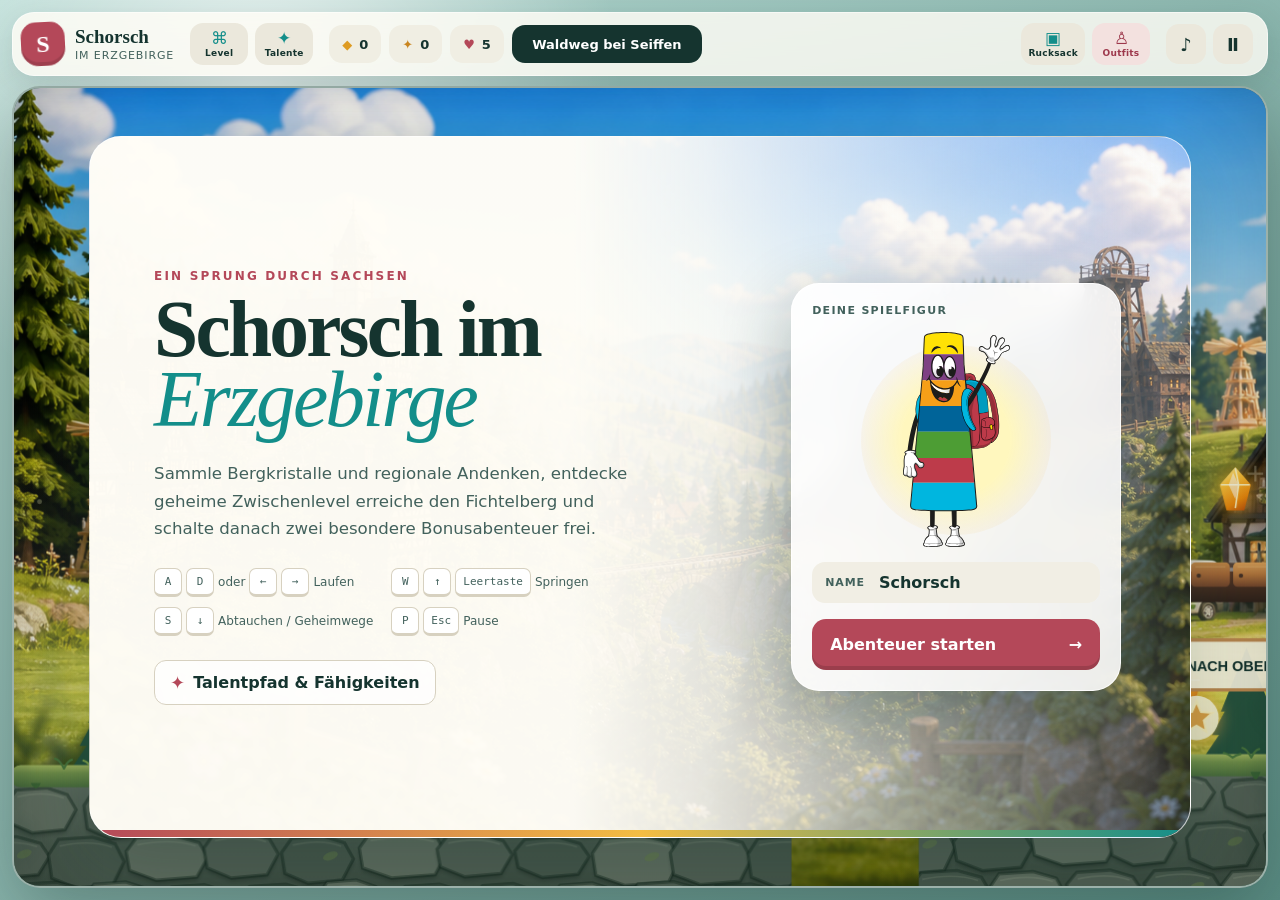
==== index.html @ c62fa3eb "Replace Bimmelbahn with CVAG tram" ====
<!doctype html>
<html lang="de">
  <head>
    <meta charset="UTF-8" />
    <meta name="viewport" content="width=device-width, initial-scale=1.0, viewport-fit=cover" />
    <meta name="theme-color" content="#183b35" />
    <meta
      name="description"
      content="Schorsch im Erzgebirge – ein kinderfreundliches Jump-and-Run durch Sachsen."
    />
    <title>Schorsch im Erzgebirge</title>
    <link rel="stylesheet" href="styles.css?v=25" />
  </head>
  <body>
    <main class="game-shell" aria-label="Schorsch im Erzgebirge">
      <header class="topbar">
        <button class="brand" id="homeButton" type="button" aria-label="Startseite und Steuerung öffnen">
          <span class="brand-mark" aria-hidden="true">S</span>
          <span>
            <strong>Schorsch</strong>
            <small>im Erzgebirge</small>
          </span>
        </button>

        <div class="travel-menu">
          <nav class="header-actions header-actions-left" aria-label="Reise und Talente">
            <button class="quick-menu-button" id="mapButton" type="button" aria-label="Freigeschaltete Level wählen"><span aria-hidden="true">⌘</span><small>Level</small></button>
            <button class="quick-menu-button" id="skillsQuickButton" type="button" aria-label="Talentpfad öffnen"><span aria-hidden="true">✦</span><small>Talente</small></button>
          </nav>

        <div class="hud" aria-live="polite">
          <span class="hud-chip"><i aria-hidden="true">◆</i><b id="sparkCount">0</b></span>
          <span class="hud-chip item-chip" aria-label="Entdeckte Reiseandenken"><i aria-hidden="true">✦</i><b id="itemCount">0</b></span>
          <span class="hud-chip" aria-label="5 von maximal 999 Leben"><i aria-hidden="true">♥</i><b id="heartCount">5</b></span>
          <span class="hud-chip level-name" id="levelName">Waldweg bei Seiffen</span>
        </div>

          <nav class="header-actions header-actions-right" aria-label="Rucksack und Outfits">
            <button class="quick-menu-button" id="inventoryButton" type="button" aria-label="Rucksack mit Reiseandenken öffnen"><span aria-hidden="true">▣</span><small>Rucksack</small></button>
            <button class="quick-menu-button shop-button" id="outfitButton" type="button" aria-label="Outfit-Laden öffnen"><span aria-hidden="true">♙</span><small>Outfits</small></button>
          </nav>
        </div>
        <div class="system-actions" aria-label="Spieleinstellungen">
          <button class="icon-button" id="soundButton" type="button" aria-label="Ton an oder aus">♪</button>
          <button class="icon-button" id="pauseButton" type="button" aria-label="Spiel pausieren">Ⅱ</button>
        </div>
      </header>

      <section class="stage" id="stage">
        <canvas id="gameCanvas" width="1280" height="720" tabindex="0" aria-label="Spielbereich"></canvas>

        <div class="loading" id="loadingScreen">
          <img src="assets/characters/schorsch.svg" alt="Schorsch" />
          <span>Schorsch schnürt den Rucksack …</span>
        </div>

        <section class="panel start-panel" id="startPanel" aria-labelledby="gameTitle">
          <div class="start-copy">
            <p class="eyebrow">Ein Sprung durch Sachsen</p>
            <h1 id="gameTitle">Schorsch im<br /><em>Erzgebirge</em></h1>
            <p>
              Sammle Bergkristalle und regionale Andenken, entdecke geheime Zwischenlevel
              erreiche den Fichtelberg und schalte danach zwei besondere Bonusabenteuer frei.
            </p>
            <div class="controls-hint">
              <span><kbd>A</kbd><kbd>D</kbd> oder <kbd>←</kbd><kbd>→</kbd> Laufen</span>
              <span><kbd>W</kbd><kbd>↑</kbd><kbd>Leertaste</kbd> Springen</span>
              <span><kbd>S</kbd><kbd>↓</kbd> Abtauchen / Geheimwege</span>
              <span><kbd>P</kbd><kbd>Esc</kbd> Pause</span>
            </div>
            <button class="menu-skills-button" id="menuSkillsButton" type="button">
              <span aria-hidden="true">✦</span> Talentpfad &amp; Fähigkeiten
            </button>
          </div>

          <div class="character-card">
            <span class="card-label">Deine Spielfigur</span>
            <div class="character-preview" id="characterPreview">
              <span class="preview-halo"></span>
              <img src="assets/characters/schorsch.svg" alt="Schorsch winkt" />
            </div>
            <label class="name-field">
              <span>Name</span>
              <input id="playerName" type="text" maxlength="16" value="Schorsch" autocomplete="off" />
            </label>
            <button class="primary-button" id="startButton" type="button">
              Abenteuer starten <span aria-hidden="true">→</span>
            </button>
          </div>
        </section>

        <section class="panel map-panel" id="mapPanel" hidden aria-labelledby="mapTitle">
          <div class="panel-heading">
            <div>
              <p class="eyebrow">Deine Reise</p>
              <h2 id="mapTitle">Zehn Orte, ein Gipfel &amp; zwei Bonusabenteuer</h2>
            </div>
            <button class="close-button" data-close-panel type="button" aria-label="Karte schließen">×</button>
          </div>
          <div class="level-grid" id="levelGrid"></div>
          <div class="map-footer">
            <span><i class="dot complete"></i> geschafft</span>
            <span><i class="dot current"></i> aktuell</span>
            <span><i class="dot locked"></i> noch verborgen</span>
          </div>
        </section>

        <section class="panel outfit-panel" id="outfitPanel" hidden aria-labelledby="outfitTitle">
          <div class="panel-heading outfit-heading">
            <div>
              <p class="eyebrow">Schorschs Wanderstube</p>
              <h2 id="outfitTitle">Outfits für unterwegs</h2>
              <p>Finde Bergfunken und kombiniere Jacke, Mütze, Schuhe und Zubehör. Pro Kategorie kann Schorsch genau ein Teil tragen – jede Zusammenstellung wird als eigene, passgenaue Schorsch-Variante dargestellt.</p>
            </div>
            <div class="shop-heading-actions">
              <span class="wallet-chip" aria-label="Verfügbare Bergfunken"><i>◆</i><b id="shopWallet">0</b></span>
              <button class="close-button" data-close-panel type="button" aria-label="Outfit-Laden schließen">×</button>
            </div>
          </div>
          <div class="outfit-layout">
            <div class="shop-preview" aria-label="Vorschau von Schorschs Outfit">
              <span class="preview-halo"></span>
              <canvas id="outfitPreviewCanvas" width="260" height="340" aria-label="Schorsch in seiner gewählten Outfit-Kombination"></canvas>
              <small id="previewLoadout">Deine Kombination</small>
            </div>
            <div class="outfit-grid" id="outfitGrid"></div>
          </div>
        </section>

        <section class="panel inventory-panel" id="inventoryPanel" hidden aria-labelledby="inventoryTitle">
          <div class="panel-heading">
            <div>
              <p class="eyebrow">Schorschs Rucksack</p>
              <h2 id="inventoryTitle">Reiseandenken</h2>
            </div>
            <button class="close-button" data-close-panel type="button" aria-label="Rucksack schließen">×</button>
          </div>
          <p class="inventory-intro">Besondere Funde bleiben dauerhaft im Rucksack. Auf hohen Routen warten Aussichtsterne, Bergkamm-Abzeichen und weitere seltene Andenken.</p>
          <div class="inventory-total"><span aria-hidden="true">✦</span> <b id="inventoryCount">0</b> Fundstücke entdeckt</div>
          <div class="inventory-grid" id="inventoryGrid"></div>
        </section>

        <section class="panel pause-panel" id="pausePanel" hidden aria-labelledby="pauseTitle">
          <button class="close-button panel-corner-close" id="pauseCloseButton" type="button" aria-label="Pause schließen und weiterspielen">×</button>
          <p class="eyebrow">Kurze Rast</p>
          <h2 id="pauseTitle">Spiel pausiert</h2>
          <div class="pause-actions">
            <button class="primary-button" id="resumeButton" type="button">Weiterspielen</button>
            <button class="secondary-button" id="restartButton" type="button">Level neu starten</button>
            <button class="secondary-button" id="skillsButton" type="button">Talentpfad ansehen</button>
          </div>
        </section>

        <section class="panel skills-panel" id="skillsPanel" hidden aria-labelledby="skillsTitle">
          <div class="panel-heading">
            <div>
              <p class="eyebrow">Schorschs Rucksackwissen</p>
              <h2 id="skillsTitle">Schorschs Talentpfad</h2>
            </div>
            <div class="shop-heading-actions">
              <span class="wallet-chip" aria-label="Verfügbare Bergfunken"><i>◆</i><b id="skillsWallet">0</b></span>
              <button class="close-button" data-close-panel type="button" aria-label="Talentpfad schließen">×</button>
            </div>
          </div>
          <p class="skills-intro">Alle Talente sind freiwillige Hilfen: Kein Level verlangt sie zum Durchspielen. Du kannst maximal vier gleichzeitig aktiv haben.</p>
          <p class="skill-slots" id="skillSlots">Aktiv: 0 / 4</p>
          <div class="skill-tree" id="skillTree"></div>
          <button class="secondary-button" data-close-panel type="button">Zurück zum Spiel</button>
        </section>

        <section class="panel finish-panel" id="finishPanel" hidden aria-labelledby="finishTitle">
          <button class="close-button panel-corner-close" id="finishCloseButton" type="button" aria-label="Abschluss schließen und Levelkarte öffnen">×</button>
          <div class="finish-stars" aria-hidden="true">✦ ◆ ✦</div>
          <p class="eyebrow">Ziel erreicht</p>
          <h2 id="finishTitle">Stark gemacht!</h2>
          <p id="finishText">Du hast alle Bergfunken gefunden.</p>
          <div class="score-row">
            <span><b id="finishSparkCount">0</b><small>Bergfunken</small></span>
            <span><b id="finishItemCount">0/5</b><small>Andenken</small></span>
            <span><b id="finishTime">0:00</b><small>Zeit</small></span>
          </div>
          <button class="primary-button" id="nextLevelButton" type="button">Nächster Ort →</button>
          <button class="text-button" id="finishMapButton" type="button">Zur Levelkarte</button>
        </section>

        <div class="toast" id="toast" role="status"></div>

        <div class="touch-controls" aria-label="Touch-Steuerung">
          <div class="touch-move">
            <button data-control="left" type="button" aria-label="Nach links">←</button>
            <button data-control="right" type="button" aria-label="Nach rechts">→</button>
          </div>
          <div class="touch-vertical">
            <button class="touch-dive" data-control="down" type="button" aria-label="Abtauchen">↓</button>
            <button class="touch-jump" data-control="jump" type="button" aria-label="Springen oder auftauchen">↑</button>
          </div>
        </div>
      </section>
    </main>
    <script src="game.js?v=37"></script>
  </body>
</html>
---- styles.css ----
:root {
  --ink: #15342f;
  --ink-soft: #42615c;
  --cream: #fff8e8;
  --paper: #fffdf6;
  --sun: #f4bd43;
  --berry: #b44859;
  --teal: #138e8a;
  --sky: #bfe4dc;
  --shadow: 0 22px 70px rgba(16, 45, 40, 0.28);
}

* { box-sizing: border-box; }

html, body { min-height: 100%; overscroll-behavior: none; }

body {
  margin: 0;
  overflow: hidden;
  color: var(--ink);
  background:
    radial-gradient(circle at 20% 10%, rgba(255,255,255,.75), transparent 28%),
    linear-gradient(145deg, #b9dcd5, #5d8f86);
  font-family: Inter, ui-rounded, "Avenir Next", system-ui, -apple-system, BlinkMacSystemFont, "Segoe UI", sans-serif;
}

button, input { font: inherit; }
button { color: inherit; }
body, .game-shell, .topbar, .stage, canvas, .touch-controls, .touch-controls * { -webkit-user-select: none; user-select: none; -webkit-touch-callout: none; -webkit-user-drag: none; }
input { -webkit-user-select: text; user-select: text; }

.game-shell {
  width: 100vw;
  height: 100svh;
  display: grid;
  grid-template-rows: 64px minmax(0, 1fr);
  padding: 12px;
  gap: 10px;
}

.topbar {
  width: 100%;
  min-width: 0;
  min-height: 64px;
  display: grid;
  grid-template-columns: auto auto minmax(250px, 1fr) auto auto;
  align-items: center;
  gap: 16px;
  padding: 0 14px 0 8px;
  border: 1px solid rgba(255,255,255,.54);
  border-radius: 22px;
  background: rgba(255,253,246,.82);
  box-shadow: 0 8px 30px rgba(20,55,49,.15);
  backdrop-filter: blur(18px);
  z-index: 5;
}

.brand { display: flex; align-items: center; gap: 10px; padding: 0; border: 0; color: inherit; background: transparent; cursor: pointer; line-height: 1; text-align: left; }
.brand:focus-visible { outline: 3px solid rgba(19,142,138,.55); outline-offset: 4px; border-radius: 14px; }
.brand-mark {
  width: 44px;
  height: 44px;
  display: grid;
  place-items: center;
  color: white;
  border-radius: 15px 15px 18px 18px;
  background: var(--berry);
  font-family: Georgia, serif;
  font-weight: 900;
  font-size: 24px;
  transform: rotate(-3deg);
  box-shadow: inset 0 -4px 0 rgba(0,0,0,.12);
}
.brand strong { display: block; font-family: Georgia, serif; font-size: 19px; }
.brand small { display: block; margin-top: 4px; color: var(--ink-soft); font-size: 11px; letter-spacing: .08em; text-transform: uppercase; }

.hud { display: flex; align-items: center; gap: 8px; }
.hud-chip {
  min-height: 38px;
  display: flex;
  align-items: center;
  justify-content: center;
  gap: 7px;
  padding: 0 13px;
  border-radius: 13px;
  background: #f0eee3;
  color: var(--ink);
  font-size: 13px;
  white-space: nowrap;
}
.hud-chip i { color: var(--berry); font-style: normal; }
.hud-chip:first-child i { color: #de9b22; }
.hud-chip.item-chip i { color: #c98520; }
.hud-chip.level-name { min-width: 190px; background: var(--ink); color: white; font-weight: 700; }

.travel-menu { display: contents; }
.header-actions { display: flex; align-items: center; gap: 7px; }
.header-actions-left { justify-content: flex-start; }
.header-actions-right { justify-content: flex-end; }
.system-actions { display: flex; align-items: center; gap: 7px; }
.quick-menu-button {
  min-width: 58px;
  height: 42px;
  display: grid;
  place-items: center;
  align-content: center;
  gap: 1px;
  padding: 3px 7px;
  border: 0;
  border-radius: 13px;
  color: var(--ink);
  background: #ebe8dc;
  cursor: pointer;
  transition: transform .15s ease, background .15s ease;
}
.quick-menu-button:hover { transform: translateY(-2px); background: #ded8c9; }
.quick-menu-button > span { color: var(--teal); font-family: Georgia, serif; font-size: 17px; line-height: 1; }
.quick-menu-button small { font-size: 9px; font-weight: 900; letter-spacing: .03em; }
.icon-button, .close-button {
  width: 40px;
  height: 40px;
  border: 0;
  border-radius: 13px;
  background: #ebe8dc;
  cursor: pointer;
  font-weight: 900;
  font-size: 18px;
  transition: transform .15s ease, background .15s ease;
}
.icon-button:hover, .close-button:hover { transform: translateY(-2px); background: #ded8c9; }
.icon-button svg { width: 22px; height: 22px; fill: none; stroke: currentColor; stroke-width: 2; stroke-linecap: round; stroke-linejoin: round; }
.shop-button { color: #9d384c; background: #f3e1df; }
.shop-button > span { color: #9d384c; }

.stage {
  position: relative;
  width: 100%;
  min-width: 0;
  min-height: 0;
  overflow: hidden;
  overscroll-behavior: none;
  border-radius: 28px;
  background: #315d4d;
  border: 2px solid rgba(255,255,255,.52);
  box-shadow: 0 24px 76px rgba(10,35,29,.34), inset 0 0 0 1px rgba(255,255,255,.16);
  isolation: isolate;
}

/* The mobile controls sit on a calm foreground ledge instead of an empty
   strip. It deliberately covers the very bottom of the canvas, so no gameplay
   object can be hidden behind a button. */
.stage::after {
  content: "";
  position: absolute;
  z-index: 1;
  right: 0;
  bottom: 0;
  left: 0;
  display: none;
  height: 82px;
  pointer-events: none;
  background:
    radial-gradient(ellipse at 12px -3px, #a9cf69 0 12px, transparent 13px) 0 0 / 48px 19px repeat-x,
    radial-gradient(circle at 18% 37%, rgba(228,207,137,.38) 0 2px, transparent 2.5px),
    radial-gradient(circle at 76% 65%, rgba(21,47,29,.28) 0 3px, transparent 3.5px),
    linear-gradient(180deg, #83a856 0 8px, #5d7b40 9px 28%, #465f37 29% 60%, #344a31 61% 100%);
  box-shadow: inset 0 5px 0 rgba(219,239,154,.36), inset 0 14px 14px rgba(28,59,29,.2);
}

.stage.is-underwater::after {
  background:
    radial-gradient(circle at 14% 28%, rgba(122,238,223,.45) 0 2px, transparent 2.5px),
    radial-gradient(circle at 71% 60%, rgba(145,246,232,.35) 0 3px, transparent 3.5px),
    radial-gradient(ellipse at 17px -4px, #43878a 0 13px, transparent 14px) 0 0 / 52px 19px repeat-x,
    linear-gradient(180deg, #32777b 0 9px, #285e64 10px 42%, #1d4650 43% 100%);
  box-shadow: inset 0 5px 0 rgba(110,231,219,.34), inset 0 14px 14px rgba(7,43,53,.26);
}

canvas { width: 100%; max-width: 100%; min-width: 0; height: 100%; display: block; touch-action: none; }
canvas:focus { outline: none; }

.loading {
  position: absolute;
  inset: 0;
  display: grid;
  place-content: center;
  justify-items: center;
  gap: 18px;
  color: var(--cream);
  background:
    linear-gradient(rgba(20,52,43,.70), rgba(13,37,31,.88)),
    url("assets/backgrounds/erzgebirge-day-v2.png") center/cover;
  z-index: 20;
  transition: opacity .35s ease;
}
.loading img { height: 190px; animation: loading-bounce .8s ease-in-out infinite alternate; }
.loading.is-hidden { opacity: 0; pointer-events: none; }

@keyframes loading-bounce { to { transform: translateY(-10px) rotate(2deg); } }

.panel {
  position: absolute;
  z-index: 10;
  border: 1px solid rgba(255,255,255,.7);
  background: rgba(255,253,246,.94);
  box-shadow: var(--shadow);
  backdrop-filter: blur(20px);
}
.panel[hidden] { display: none !important; }

.start-panel {
  inset: 6%;
  display: grid;
  grid-template-columns: 1.15fr .85fr;
  overflow: hidden;
  border-radius: 32px;
  background:
    linear-gradient(90deg, rgba(255,253,246,.98) 0 44%, rgba(255,253,246,.87) 56%, rgba(255,253,246,.12) 100%),
    url("assets/backgrounds/erzgebirge-day-v2.png") center/cover;
}
.start-panel::after {
  content: "";
  position: absolute;
  inset: auto 0 0;
  height: 7px;
  background: linear-gradient(90deg, var(--berry), var(--sun), var(--teal));
}
.start-copy { display: flex; flex-direction: column; justify-content: center; padding: clamp(28px, 5vw, 72px); }
.eyebrow { margin: 0 0 12px; color: var(--berry); font-size: 12px; font-weight: 900; letter-spacing: .18em; text-transform: uppercase; }
h1, h2 { margin: 0; font-family: Georgia, "Times New Roman", serif; letter-spacing: -.035em; }
h1 { font-size: clamp(42px, 6.2vw, 88px); line-height: .88; }
h1 em { color: var(--teal); font-weight: 400; }
.start-copy > p:not(.eyebrow) { max-width: 540px; margin: 25px 0; color: var(--ink-soft); font-size: clamp(14px, 1.3vw, 18px); line-height: 1.65; }
.controls-hint { display: grid; grid-template-columns: repeat(2, minmax(0, max-content)); gap: 10px 18px; color: var(--ink-soft); font-size: 12px; }
.controls-hint span { display: flex; align-items: center; gap: 4px; }
.menu-skills-button { align-self: flex-start; display: inline-flex; align-items: center; gap: 8px; margin-top: 24px; padding: 11px 15px; border: 1px solid #d7d1c0; border-radius: 12px; color: var(--ink); background: rgba(255,255,255,.78); cursor: pointer; font-weight: 850; }
.menu-skills-button span { color: var(--berry); font-size: 18px; }
.menu-skills-button:hover { background: #f2eddf; transform: translateY(-1px); }
kbd { min-width: 28px; padding: 6px 7px; border: 1px solid #d7d1c0; border-bottom-width: 3px; border-radius: 7px; background: white; text-align: center; font-size: 11px; }

.character-card {
  align-self: center;
  justify-self: center;
  width: min(330px, 80%);
  padding: 20px;
  border-radius: 28px;
  border: 1px solid rgba(255,255,255,.85);
  background: rgba(255,255,255,.88);
  box-shadow: 0 22px 70px rgba(13,41,34,.32);
  backdrop-filter: blur(14px);
}
.card-label { display: block; color: var(--ink-soft); font-size: 11px; font-weight: 900; letter-spacing: .12em; text-transform: uppercase; }
.character-preview { position: relative; height: 245px; display: grid; place-items: center; overflow: hidden; }
.character-preview img { position: relative; z-index: 1; height: 215px; transform-origin: bottom center; animation: character-idle 2.2s ease-in-out infinite; }
.preview-halo { position: absolute; width: 190px; height: 190px; border-radius: 50%; background: radial-gradient(circle, #fff7be 0 40%, rgba(244,189,67,.08) 70%); }
@keyframes character-idle { 50% { transform: translateY(-5px) rotate(1deg); } }

.name-field { display: grid; grid-template-columns: auto 1fr; align-items: center; gap: 12px; margin-bottom: 16px; padding: 10px 13px; border-radius: 13px; background: #f1eee4; }
.name-field span { color: var(--ink-soft); font-size: 11px; font-weight: 800; text-transform: uppercase; letter-spacing: .08em; }
.name-field input { min-width: 0; border: 0; outline: 0; color: var(--ink); background: transparent; font-weight: 800; }

.primary-button, .secondary-button, .text-button {
  border: 0;
  cursor: pointer;
  font-weight: 900;
}
.primary-button {
  width: 100%;
  display: flex;
  justify-content: space-between;
  align-items: center;
  padding: 16px 18px;
  color: white;
  border-radius: 14px;
  background: var(--berry);
  box-shadow: inset 0 -4px 0 rgba(0,0,0,.14);
}
.primary-button:hover { filter: brightness(1.08); }
.secondary-button { padding: 14px 18px; border-radius: 13px; background: #ebe8dc; }
.text-button { padding: 10px; background: transparent; color: var(--ink-soft); text-decoration: underline; }

.map-panel { inset: 7%; padding: clamp(22px, 4vw, 48px); border-radius: 28px; overflow: auto; }
.panel-heading { display: flex; justify-content: space-between; align-items: flex-start; gap: 20px; }
.panel-heading h2, .pause-panel h2, .finish-panel h2 { font-size: clamp(32px, 4vw, 58px); }
.level-grid { display: grid; grid-template-columns: repeat(5, 1fr); gap: 12px; margin-top: 30px; }
.level-card {
  position: relative;
  min-height: 145px;
  padding: 18px;
  border: 0;
  border-radius: 20px;
  color: var(--ink);
  background: #edf0e6;
  text-align: left;
  cursor: pointer;
  overflow: hidden;
}
.level-card::after { content: ""; position: absolute; inset: auto -15px -22px auto; width: 95px; height: 95px; border-radius: 50%; background: var(--level-color, #9bc1a8); opacity: .28; }
.level-card b, .level-card small { position: relative; z-index: 1; display: block; }
.level-card .level-number { display: grid; place-items: center; width: 30px; height: 30px; margin-bottom: 18px; color: white; border-radius: 10px; background: var(--level-color, var(--teal)); font-size: 12px; }
.level-card b { font-family: Georgia, serif; font-size: 17px; }
.level-card small { margin-top: 5px; color: var(--ink-soft); line-height: 1.3; }
.level-card.is-current { outline: 3px solid var(--sun); }
.level-card.is-bonus { background: linear-gradient(145deg, rgba(36,117,132,.15), rgba(255,255,255,.88)); border-color: rgba(67,190,202,.55); }
.level-card.is-bonus .level-number { box-shadow: 0 0 0 5px rgba(71,200,210,.16); }
.level-card.is-locked { cursor: not-allowed; filter: grayscale(.75); opacity: .58; }
.level-card.is-complete .level-number::after { content: "✓"; position: absolute; inset: 9px 9px auto auto; color: var(--teal); font-size: 18px; }
.map-footer { display: flex; flex-wrap: wrap; gap: 18px; margin-top: 25px; color: var(--ink-soft); font-size: 12px; }
.dot { display: inline-block; width: 9px; height: 9px; margin-right: 5px; border-radius: 50%; background: #aaa; }
.dot.complete { background: var(--teal); } .dot.current { background: var(--sun); } .dot.locked { background: #aaa; }

.outfit-panel { inset: 5%; padding: clamp(22px, 3.4vw, 44px); border-radius: 30px; overflow: auto; }
.outfit-heading h2 { font-size: clamp(31px, 4vw, 56px); }
.outfit-heading p:not(.eyebrow) { max-width: 580px; margin: 10px 0 0; color: var(--ink-soft); line-height: 1.5; }
.shop-heading-actions { display: flex; align-items: center; gap: 10px; }
.wallet-chip { min-width: 82px; height: 40px; display: flex; align-items: center; justify-content: center; gap: 8px; padding: 0 14px; border-radius: 13px; background: #f4edcf; }
.wallet-chip i { color: #dc981d; font-style: normal; }
.outfit-layout { display: grid; grid-template-columns: minmax(210px, .72fr) 2fr; gap: 24px; margin-top: 26px; }
.shop-preview { position: sticky; top: 0; align-self: start; height: 420px; min-height: 330px; display: grid; place-items: center; align-content: center; border-radius: 24px; background: linear-gradient(150deg, #fff7cf, #e3eee4); overflow: hidden; }
.shop-preview .preview-halo { width: 235px; height: 235px; }
.shop-preview canvas { position: relative; z-index: 2; width: min(260px, 92%); height: auto; max-height: 340px; object-fit: contain; filter: drop-shadow(0 15px 12px rgba(20,52,47,.16)); }
.shop-preview small { position: absolute; z-index: 5; right: 12px; bottom: 14px; left: 12px; padding: 6px 11px; border-radius: 12px; color: var(--ink-soft); background: rgba(255,255,255,.78); font-weight: 800; text-align: center; line-height: 1.35; }
.outfit-grid { display: grid; gap: 24px; }
.outfit-category { min-width: 0; }
.outfit-category-heading { display: flex; align-items: baseline; justify-content: space-between; gap: 12px; margin-bottom: 10px; }
.outfit-category-heading h3 { margin: 0; font-family: Georgia, serif; font-size: 22px; }
.outfit-category-heading small { color: var(--ink-soft); font-size: 11px; font-weight: 800; text-transform: uppercase; letter-spacing: .06em; }
.outfit-category-grid { display: grid; grid-template-columns: repeat(4, minmax(145px, 1fr)); gap: 13px; }
.outfit-card { min-width: 0; display: flex; flex-direction: column; padding: 18px; border: 1px solid #e0dacb; border-radius: 20px; background: #f7f4e9; }
.outfit-card.is-equipped { outline: 3px solid var(--teal); background: #eef7ee; }
.outfit-card-visual { height: 105px; display: grid; place-items: center; margin-bottom: 14px; border-radius: 16px; color: white; background: var(--outfit-bg, #456956); font-family: Georgia, serif; font-size: 56px; text-shadow: 0 4px rgba(0,0,0,.12); overflow: hidden; }
.outfit-card-avatar { width: 92px; height: 110px; object-fit: contain; filter: drop-shadow(0 7px 5px rgba(14,33,29,.22)); }
.outfit-card b { font-family: Georgia, serif; font-size: 20px; }
.outfit-card p { flex: 1; margin: 7px 0 15px; color: var(--ink-soft); font-size: 13px; line-height: 1.45; }
.outfit-card button { min-height: 42px; border: 0; border-radius: 12px; color: white; background: var(--berry); cursor: pointer; font-weight: 900; }
.outfit-card button.is-owned { color: var(--ink); background: #ddd9cc; }
.outfit-card button:disabled { cursor: not-allowed; opacity: .48; }

.pause-panel, .finish-panel { width: min(430px, calc(100% - 34px)); inset: 50% auto auto 50%; padding: 34px; border-radius: 28px; transform: translate(-50%, -50%); text-align: center; }
.panel-corner-close { position: absolute; top: 14px; right: 14px; }
.pause-actions { display: grid; gap: 10px; margin-top: 26px; }
.skills-panel { width: min(720px, calc(100% - 34px)); max-height: calc(100% - 34px); inset: 50% auto auto 50%; padding: 32px; border-radius: 28px; overflow: auto; transform: translate(-50%, -50%); }
.skills-intro { color: var(--ink-soft); }
.skill-tree { display: grid; grid-template-columns: repeat(3, 1fr); gap: 12px; margin: 26px 0; }
.skill-tree article { display: flex; flex-direction: column; padding: 18px 14px; border: 1px dashed #b9b3a4; border-radius: 18px; background: #f4f1e7; text-align: center; }
.skill-tree article.is-owned { border-style: solid; border-color: #7db493; background: #eef7ed; }
.skill-tree span, .skill-tree b, .skill-tree small { display: block; }
.skill-tree span { color: var(--berry); font-size: 31px; }
.skill-tree b { margin: 9px 0 4px; font-family: Georgia, serif; }
.skill-tree small { color: var(--ink-soft); }
.skill-tree button { width: 100%; margin-top: 14px; padding: 10px 8px; border: 0; border-radius: 10px; color: white; background: var(--berry); cursor: pointer; font-size: 12px; font-weight: 900; }
.skill-tree button.is-owned { color: var(--ink); background: #d9e8d5; }
.skill-tree article.is-learned { border-style: solid; border-color: #d7c17a; background: #fff8df; }
.skill-tree article.is-owned { outline: 2px solid rgba(51,125,92,.24); }
.skill-slots { margin: 8px 0 0; color: var(--berry); font-size: 12px; font-weight: 900; }

.inventory-panel { width: min(820px, calc(100% - 34px)); max-height: calc(100% - 34px); inset: 50% auto auto 50%; padding: 32px; border-radius: 28px; overflow: auto; transform: translate(-50%, -50%); }
.inventory-intro { max-width: 590px; color: var(--ink-soft); line-height: 1.5; }
.inventory-total { display: inline-flex; align-items: center; gap: 8px; margin: 12px 0 22px; padding: 9px 13px; border-radius: 13px; background: #f4edcf; font-size: 13px; }
.inventory-total span { color: #d39122; font-size: 18px; }
.inventory-grid { display: grid; grid-template-columns: repeat(3, 1fr); gap: 13px; }
.inventory-card { min-height: 122px; padding: 17px; border: 1px solid #ded8c8; border-radius: 18px; background: linear-gradient(145deg, #fffdf6, #f1efe5); }
.inventory-card .inventory-icon { width: 34px; height: 34px; display: grid; place-items: center; margin-bottom: 10px; border-radius: 11px; color: white; background: var(--item-color, var(--teal)); font-family: Georgia, serif; font-size: 18px; box-shadow: inset 0 -3px rgba(0,0,0,.12); }
.inventory-card b, .inventory-card small { display: block; }
.inventory-card b { font-family: Georgia, serif; font-size: 17px; }
.inventory-card small { margin-top: 4px; color: var(--ink-soft); line-height: 1.35; }
.inventory-empty { grid-column: 1 / -1; padding: 32px; border: 2px dashed #d5cdb9; border-radius: 18px; color: var(--ink-soft); text-align: center; }

.finish-stars { margin-bottom: 12px; color: var(--sun); font-size: 30px; letter-spacing: 12px; }
.finish-panel > p:not(.eyebrow) { color: var(--ink-soft); line-height: 1.5; }
.score-row { display: grid; grid-template-columns: repeat(3, 1fr); margin: 24px 0; border-radius: 16px; background: #f1eee3; }
.score-row span { padding: 16px; }
.score-row span + span { border-left: 1px solid #d8d2c3; }
.score-row b, .score-row small { display: block; }
.score-row b { font-family: Georgia, serif; font-size: 26px; }
.score-row small { color: var(--ink-soft); font-size: 11px; text-transform: uppercase; letter-spacing: .08em; }

.toast {
  position: absolute;
  z-index: 8;
  left: 50%;
  top: 24px;
  padding: 11px 18px;
  border-radius: 99px;
  color: white;
  background: rgba(21,52,47,.9);
  font-size: 13px;
  font-weight: 800;
  transform: translate(-50%, -20px);
  opacity: 0;
  pointer-events: none;
  transition: .25s ease;
}
.toast.is-visible { transform: translate(-50%, 0); opacity: 1; }

.touch-controls { position: absolute; z-index: 7; inset: auto 10px 6px; display: none; align-items: end; justify-content: space-between; height: 72px; pointer-events: none; -webkit-tap-highlight-color: transparent; }
.touch-controls button { width: 76px; height: 68px; border: 1px solid rgba(255,255,255,.62); border-radius: 20px; color: white; background: rgba(21,52,47,.7); box-shadow: 0 5px 16px rgba(8,29,25,.22); backdrop-filter: blur(8px); font-size: 24px; font-weight: 900; pointer-events: auto; -webkit-user-select: none; user-select: none; -webkit-touch-callout: none; touch-action: none; }
.touch-move, .touch-vertical { display: flex; gap: 10px; }
.touch-jump { width: 92px !important; background: rgba(180,72,89,.75) !important; }
.touch-dive { display: none; background: rgba(36,126,143,.78) !important; }
.stage.is-underwater .touch-dive { display: block; }

@media (max-width: 900px) {
  .game-shell { padding: 6px; grid-template-rows: 98px minmax(0, 1fr); gap: 6px; }
  .topbar { min-height: 98px; grid-template-columns: repeat(12, minmax(0, 1fr)); grid-template-rows: 48px 40px; gap: 3px 6px; padding: 3px 6px; border-radius: 17px; }
  .brand { grid-column: 1 / 4; grid-row: 1; min-width: 0; }
  .brand-mark { width: 38px; height: 38px; border-radius: 12px; }
  .brand strong { font-size: 15px; }
  .brand small { display: none; }
  .hud { grid-column: 4 / 10; grid-row: 1; justify-content: center; gap: 3px; min-width: 0; }
  .hud-chip { min-height: 32px; padding: 0 7px; gap: 4px; font-size: 12px; }
  .hud-chip.level-name { display: none; }
  .travel-menu { display: contents; }
  .header-actions { display: contents; }
  #mapButton { grid-column: 1 / 4; grid-row: 2; }
  #skillsQuickButton { grid-column: 4 / 7; grid-row: 2; }
  #inventoryButton { grid-column: 7 / 10; grid-row: 2; }
  #outfitButton { grid-column: 10 / 13; grid-row: 2; }
  .quick-menu-button { min-width: 0; width: 100%; height: 38px; padding: 2px 3px; border-radius: 11px; }
  .quick-menu-button > span { font-size: 15px; }
  .quick-menu-button small { font-size: 8px; }
  .system-actions { grid-column: 10 / 13; grid-row: 1; gap: 4px; justify-content: flex-end; }
  .icon-button { width: 36px; height: 36px; }
  .stage { padding-bottom: 78px; border-radius: 20px; }
  .stage::after { display: block; }
  .touch-controls { display: flex; }
  .start-panel { inset: 3%; grid-template-columns: minmax(0, 1fr); overflow-y: auto; background: rgba(255,253,246,.95); }
  .start-copy { min-width: 0; }
  .start-copy { padding: 28px 28px 10px; }
  .start-copy h1 { font-size: clamp(36px, 11vw, 52px); }
  .start-copy > p:not(.eyebrow) { display: none; }
  .controls-hint { grid-template-columns: repeat(2, minmax(0, 1fr)); gap: 8px; margin-top: 6px; font-size: 10px; }
  .controls-hint span { gap: 2px; line-height: 1.35; }
  .controls-hint kbd { min-width: 22px; padding: 4px 5px; font-size: 9px; }
  .menu-skills-button { margin-top: 12px; padding: 9px 12px; font-size: 12px; }
  .character-card { width: calc(100% - 32px); min-width: 0; display: grid; grid-template-columns: minmax(90px, 120px) minmax(0, 1fr); column-gap: 14px; }
  .character-card > * { min-width: 0; }
  .card-label { grid-column: 1 / -1; }
  .character-preview { grid-column: 1; grid-row: 2; height: 190px; }
  .character-preview img { height: 170px; }
  .name-field { grid-column: 2; grid-row: 2; align-self: center; margin-bottom: 0; }
  .primary-button { grid-column: 1 / -1; grid-row: 3; }
  .level-grid { grid-template-columns: repeat(2, 1fr); }
  .skill-tree { grid-template-columns: 1fr; }
  .inventory-panel { width: calc(100% - 24px); padding: 24px 20px; }
  .inventory-grid { grid-template-columns: repeat(2, 1fr); }
  .outfit-panel { inset: 3%; padding: 20px; }
  .map-panel .panel-heading, .outfit-panel .panel-heading, .skills-panel .panel-heading, .inventory-panel .panel-heading { position: sticky; top: -20px; z-index: 2; padding: 10px 0 12px; background: rgba(255,253,246,.97); box-shadow: 0 8px 12px rgba(34,45,37,.08); }
  .close-button { width: 36px; height: 36px; }
  .panel-corner-close { top: 10px; right: 10px; }
  .outfit-layout { grid-template-columns: 1fr; }
  .shop-preview { position: relative; height: auto; min-height: 210px; }
  .shop-preview img { height: 165px; }
  .shop-preview .preview-halo { width: 150px; height: 150px; }
  .outfit-grid { grid-template-columns: 1fr; }
  .outfit-category-grid { grid-template-columns: 1fr; }
}

@media (max-width: 380px) {
  .touch-controls { inset-inline: 4px; }
  .touch-controls button { width: 72px; }
  .touch-jump { width: 82px !important; }
  .touch-move, .touch-vertical { gap: 4px; }
}

@media (max-width: 560px) {
  .brand strong { display: none; }
  .brand { justify-content: center; }
}

@media (max-height: 650px) and (min-width: 700px) {
  .start-panel { inset: 3%; }
  .character-preview { height: 165px; }
  .character-preview img { height: 150px; }
  .start-copy { padding: 30px; }
  .start-copy > p:not(.eyebrow) { margin: 12px 0; }
}

@media (prefers-reduced-motion: reduce) {
  *, *::before, *::after { scroll-behavior: auto !important; animation-duration: .01ms !important; animation-iteration-count: 1 !important; }
}
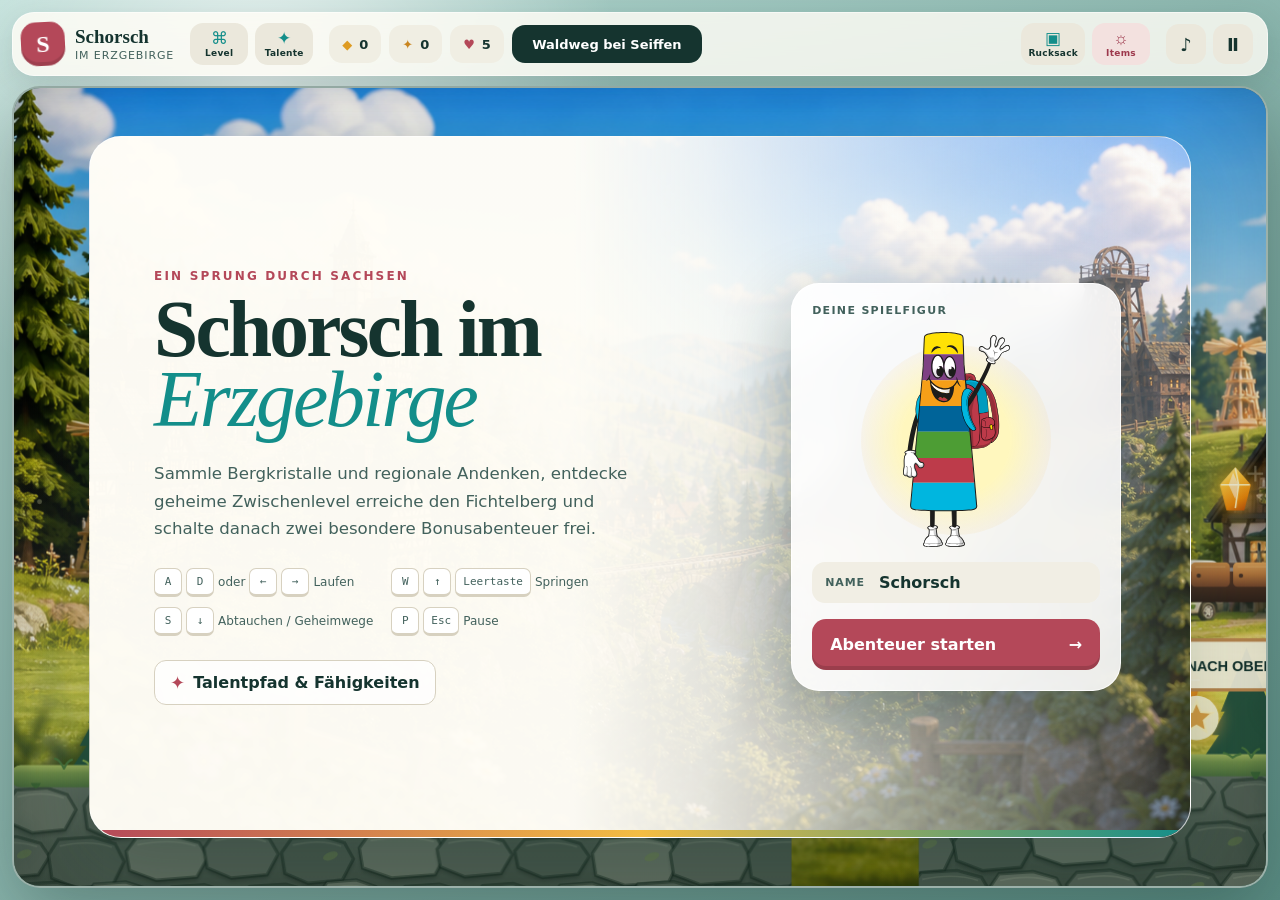
==== commit 1bb04054: "Replace outfits with handheld items" ====
--- a/index.html
+++ b/index.html
@@ -9,7 +9,7 @@
       content="Schorsch im Erzgebirge – ein kinderfreundliches Jump-and-Run durch Sachsen."
     />
     <title>Schorsch im Erzgebirge</title>
-    <link rel="stylesheet" href="styles.css?v=25" />
+    <link rel="stylesheet" href="styles.css?v=26" />
   </head>
   <body>
     <main class="game-shell" aria-label="Schorsch im Erzgebirge">
@@ -35,9 +35,9 @@
           <span class="hud-chip level-name" id="levelName">Waldweg bei Seiffen</span>
         </div>
 
-          <nav class="header-actions header-actions-right" aria-label="Rucksack und Outfits">
+          <nav class="header-actions header-actions-right" aria-label="Rucksack und Items">
             <button class="quick-menu-button" id="inventoryButton" type="button" aria-label="Rucksack mit Reiseandenken öffnen"><span aria-hidden="true">▣</span><small>Rucksack</small></button>
-            <button class="quick-menu-button shop-button" id="outfitButton" type="button" aria-label="Outfit-Laden öffnen"><span aria-hidden="true">♙</span><small>Outfits</small></button>
+            <button class="quick-menu-button shop-button" id="outfitButton" type="button" aria-label="Hand-Items öffnen"><span aria-hidden="true">☼</span><small>Items</small></button>
           </nav>
         </div>
         <div class="system-actions" aria-label="Spieleinstellungen">
@@ -108,20 +108,20 @@
         <section class="panel outfit-panel" id="outfitPanel" hidden aria-labelledby="outfitTitle">
           <div class="panel-heading outfit-heading">
             <div>
-              <p class="eyebrow">Schorschs Wanderstube</p>
-              <h2 id="outfitTitle">Outfits für unterwegs</h2>
-              <p>Finde Bergfunken und kombiniere Jacke, Mütze, Schuhe und Zubehör. Pro Kategorie kann Schorsch genau ein Teil tragen – jede Zusammenstellung wird als eigene, passgenaue Schorsch-Variante dargestellt.</p>
+              <p class="eyebrow">Schorschs Ausrüstung</p>
+              <h2 id="outfitTitle">Items für unterwegs</h2>
+              <p>Tausche Bergfunken gegen nützliche Fundstücke. Schorsch kann immer genau ein Item sichtbar in der Hand tragen.</p>
             </div>
             <div class="shop-heading-actions">
               <span class="wallet-chip" aria-label="Verfügbare Bergfunken"><i>◆</i><b id="shopWallet">0</b></span>
-              <button class="close-button" data-close-panel type="button" aria-label="Outfit-Laden schließen">×</button>
+              <button class="close-button" data-close-panel type="button" aria-label="Items schließen">×</button>
             </div>
           </div>
           <div class="outfit-layout">
-            <div class="shop-preview" aria-label="Vorschau von Schorschs Outfit">
+            <div class="shop-preview" aria-label="Vorschau von Schorschs Hand-Item">
               <span class="preview-halo"></span>
-              <canvas id="outfitPreviewCanvas" width="260" height="340" aria-label="Schorsch in seiner gewählten Outfit-Kombination"></canvas>
-              <small id="previewLoadout">Deine Kombination</small>
+              <canvas id="outfitPreviewCanvas" width="260" height="340" aria-label="Schorsch mit seinem ausgewählten Item"></canvas>
+              <small id="previewLoadout">Kein Item ausgewählt</small>
             </div>
             <div class="outfit-grid" id="outfitGrid"></div>
           </div>
@@ -197,6 +197,6 @@
         </div>
       </section>
     </main>
-    <script src="game.js?v=37"></script>
+    <script src="game.js?v=38"></script>
   </body>
 </html>
--- a/styles.css
+++ b/styles.css
@@ -325,7 +325,7 @@
 .outfit-category-heading { display: flex; align-items: baseline; justify-content: space-between; gap: 12px; margin-bottom: 10px; }
 .outfit-category-heading h3 { margin: 0; font-family: Georgia, serif; font-size: 22px; }
 .outfit-category-heading small { color: var(--ink-soft); font-size: 11px; font-weight: 800; text-transform: uppercase; letter-spacing: .06em; }
-.outfit-category-grid { display: grid; grid-template-columns: repeat(4, minmax(145px, 1fr)); gap: 13px; }
+.outfit-category-grid { display: grid; grid-template-columns: repeat(auto-fit, minmax(145px, 1fr)); gap: 13px; }
 .outfit-card { min-width: 0; display: flex; flex-direction: column; padding: 18px; border: 1px solid #e0dacb; border-radius: 20px; background: #f7f4e9; }
 .outfit-card.is-equipped { outline: 3px solid var(--teal); background: #eef7ee; }
 .outfit-card-visual { height: 105px; display: grid; place-items: center; margin-bottom: 14px; border-radius: 16px; color: white; background: var(--outfit-bg, #456956); font-family: Georgia, serif; font-size: 56px; text-shadow: 0 4px rgba(0,0,0,.12); overflow: hidden; }
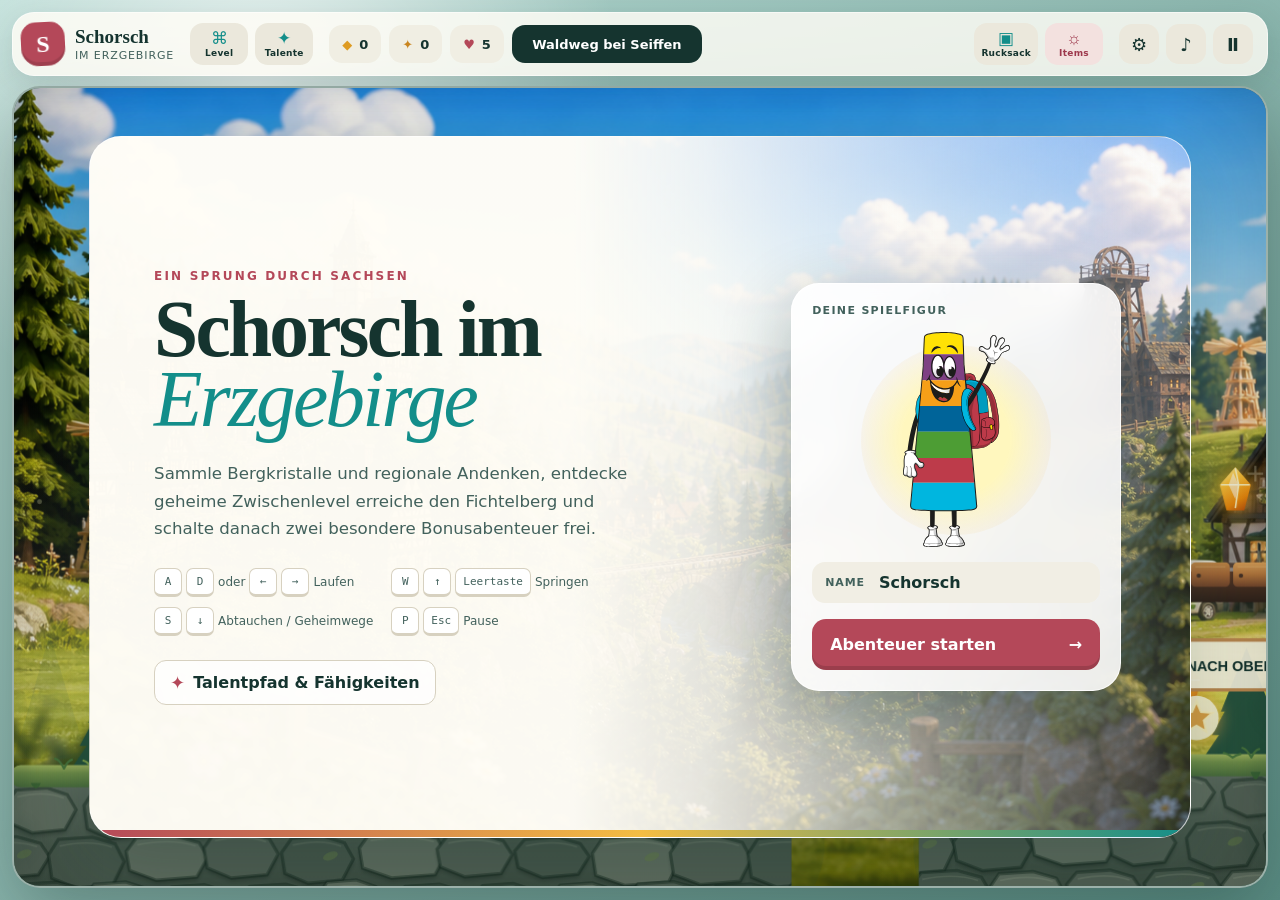
==== commit db0d6c16: "Polish finales and fullscreen performance" ====
--- a/index.html
+++ b/index.html
@@ -9,7 +9,7 @@
       content="Schorsch im Erzgebirge – ein kinderfreundliches Jump-and-Run durch Sachsen."
     />
     <title>Schorsch im Erzgebirge</title>
-    <link rel="stylesheet" href="styles.css?v=26" />
+    <link rel="stylesheet" href="styles.css?v=28" />
   </head>
   <body>
     <main class="game-shell" aria-label="Schorsch im Erzgebirge">
@@ -41,6 +41,7 @@
           </nav>
         </div>
         <div class="system-actions" aria-label="Spieleinstellungen">
+          <button class="icon-button" id="optionsButton" type="button" aria-label="Optionen öffnen">⚙</button>
           <button class="icon-button" id="soundButton" type="button" aria-label="Ton an oder aus">♪</button>
           <button class="icon-button" id="pauseButton" type="button" aria-label="Spiel pausieren">Ⅱ</button>
         </div>
@@ -48,6 +49,20 @@
 
       <section class="stage" id="stage">
         <canvas id="gameCanvas" width="1280" height="720" tabindex="0" aria-label="Spielbereich"></canvas>
+
+        <aside class="mission-hud" id="missionHud" hidden aria-live="polite">
+          <span class="mission-kicker" id="missionKicker">Reiseauftrag</span>
+          <strong id="missionTitle">Aufgabe</strong>
+          <small id="missionStatus">0 / 3</small>
+          <span class="mission-progress" id="missionProgress" aria-hidden="true"></span>
+        </aside>
+
+        <div class="chapter-banner" id="chapterBanner" hidden role="status">
+          <span id="chapterBannerKicker">Aufgabe geschafft</span>
+          <strong id="chapterBannerText">Das Finale beginnt!</strong>
+        </div>
+
+        <div class="feedback-flash" id="feedbackFlash" aria-hidden="true"></div>
 
         <div class="loading" id="loadingScreen">
           <img src="assets/characters/schorsch.svg" alt="Schorsch" />
@@ -151,6 +166,35 @@
           </div>
         </section>
 
+        <section class="panel options-panel" id="optionsPanel" hidden aria-labelledby="optionsTitle">
+          <button class="close-button panel-corner-close" data-close-panel type="button" aria-label="Optionen schließen">×</button>
+          <p class="eyebrow">System</p>
+          <h2 id="optionsTitle">Optionen</h2>
+          <div class="option-display" aria-label="Installierte Spielversion">
+            <span>Version</span>
+              <output id="versionValue">v0.9.1</output>
+          </div>
+          <div class="option-display">
+            <span>Darstellung</span>
+            <output id="renderModeValue">Automatisch optimiert</output>
+          </div>
+          <p class="options-note">Im Vollbild passt Schorsch die Renderauflösung automatisch an, damit das Spiel flüssig bleibt.</p>
+          <button class="secondary-button" data-close-panel type="button">Zurück zum Spiel</button>
+        </section>
+
+        <section class="panel tutorial-panel" id="tutorialPanel" hidden aria-labelledby="tutorialTitle">
+          <p class="eyebrow" id="tutorialKicker">Reiseauftrag</p>
+          <span class="tutorial-mark" id="tutorialMark" aria-hidden="true">★</span>
+          <h2 id="tutorialTitle">Dein Auftrag</h2>
+          <p id="tutorialText">Hilf den Menschen vor Ort.</p>
+          <div class="tutorial-final">
+            <span>Finale</span>
+            <strong id="tutorialFinal">Am Ende wartet eine besondere Herausforderung.</strong>
+          </div>
+          <p class="tutorial-controls" id="tutorialControls">Berühre markierte Ziele, um sie zu aktivieren.</p>
+          <button class="primary-button" id="tutorialButton" type="button">Auftrag starten <span aria-hidden="true">→</span></button>
+        </section>
+
         <section class="panel skills-panel" id="skillsPanel" hidden aria-labelledby="skillsTitle">
           <div class="panel-heading">
             <div>
@@ -178,7 +222,9 @@
             <span><b id="finishSparkCount">0</b><small>Bergfunken</small></span>
             <span><b id="finishItemCount">0/5</b><small>Andenken</small></span>
             <span><b id="finishTime">0:00</b><small>Zeit</small></span>
-          </div>
+            <span><b id="finishBestTime">–</b><small>Bestzeit</small></span>
+          </div>
+          <p class="finish-mission" id="finishMission" hidden></p>
           <button class="primary-button" id="nextLevelButton" type="button">Nächster Ort →</button>
           <button class="text-button" id="finishMapButton" type="button">Zur Levelkarte</button>
         </section>
@@ -197,6 +243,13 @@
         </div>
       </section>
     </main>
-    <script src="game.js?v=38"></script>
+    <script src="src/game-data.js?v=6"></script>
+    <script src="src/physics.js?v=4"></script>
+    <script src="src/ui.js?v=3"></script>
+    <script src="src/ui-actions.js?v=5"></script>
+    <script src="src/audio.js?v=2"></script>
+    <script src="src/rendering.js?v=6"></script>
+    <script src="src/debug.js?v=4"></script>
+    <script src="game.js?v=49"></script>
   </body>
 </html>
--- a/styles.css
+++ b/styles.css
@@ -207,6 +207,9 @@
   backdrop-filter: blur(20px);
 }
 .panel[hidden] { display: none !important; }
+body.is-performance-mode .topbar,
+body.is-performance-mode .panel,
+body.is-performance-mode .touch-controls button { backdrop-filter: none; }
 
 .start-panel {
   inset: 6%;
@@ -300,6 +303,7 @@
 .level-card .level-number { display: grid; place-items: center; width: 30px; height: 30px; margin-bottom: 18px; color: white; border-radius: 10px; background: var(--level-color, var(--teal)); font-size: 12px; }
 .level-card b { font-family: Georgia, serif; font-size: 17px; }
 .level-card small { margin-top: 5px; color: var(--ink-soft); line-height: 1.3; }
+.level-card .level-best { margin-top: 10px; color: #8d4655; font-size: 10px; font-weight: 900; letter-spacing: .03em; }
 .level-card.is-current { outline: 3px solid var(--sun); }
 .level-card.is-bonus { background: linear-gradient(145deg, rgba(36,117,132,.15), rgba(255,255,255,.88)); border-color: rgba(67,190,202,.55); }
 .level-card.is-bonus .level-number { box-shadow: 0 0 0 5px rgba(71,200,210,.16); }
@@ -336,9 +340,25 @@
 .outfit-card button.is-owned { color: var(--ink); background: #ddd9cc; }
 .outfit-card button:disabled { cursor: not-allowed; opacity: .48; }
 
-.pause-panel, .finish-panel { width: min(430px, calc(100% - 34px)); inset: 50% auto auto 50%; padding: 34px; border-radius: 28px; transform: translate(-50%, -50%); text-align: center; }
+.pause-panel, .finish-panel, .tutorial-panel, .options-panel { width: min(460px, calc(100% - 34px)); inset: 50% auto auto 50%; padding: 34px; border-radius: 28px; transform: translate(-50%, -50%); text-align: center; }
 .panel-corner-close { position: absolute; top: 14px; right: 14px; }
 .pause-actions { display: grid; gap: 10px; margin-top: 26px; }
+.options-panel h2 { font-size: clamp(32px, 4vw, 50px); }
+.option-display { display: grid; grid-template-columns: 1fr auto; align-items: center; gap: 18px; margin-top: 13px; padding: 15px 17px; border: 1px solid #ded8c9; border-radius: 15px; background: #f3f0e6; text-align: left; }
+.option-display span { color: var(--ink-soft); font-size: 11px; font-weight: 900; letter-spacing: .09em; text-transform: uppercase; }
+.option-display output { color: var(--ink); font-family: ui-monospace, SFMono-Regular, Menlo, monospace; font-size: 14px; font-weight: 900; text-align: right; }
+.options-note { margin: 18px 0; color: var(--ink-soft); font-size: 12px; line-height: 1.55; }
+.options-panel > .secondary-button { width: 100%; }
+.tutorial-panel { overflow: hidden; }
+.tutorial-panel::before { content: ""; position: absolute; inset: 0 0 auto; height: 7px; background: linear-gradient(90deg, var(--teal), var(--sun), var(--berry)); }
+.tutorial-mark { width: 72px; height: 72px; display: grid; place-items: center; margin: 2px auto 16px; border-radius: 23px; color: white; background: var(--chapter-accent, var(--teal)); box-shadow: inset 0 -6px rgba(0,0,0,.12), 0 12px 30px color-mix(in srgb, var(--chapter-accent, var(--teal)) 28%, transparent); font-size: 34px; }
+.tutorial-panel h2 { font-size: clamp(34px, 4vw, 50px); }
+.tutorial-panel > p:not(.eyebrow) { margin: 14px auto; color: var(--ink-soft); line-height: 1.55; }
+.tutorial-final { display: grid; gap: 3px; margin: 20px 0 14px; padding: 15px 17px; border-radius: 16px; background: #f2eee1; text-align: left; }
+.tutorial-final span { color: var(--berry); font-size: 10px; font-weight: 950; letter-spacing: .13em; text-transform: uppercase; }
+.tutorial-final strong { font-family: Georgia, serif; font-size: 18px; line-height: 1.35; }
+.tutorial-controls { font-size: 12px; }
+.tutorial-panel .primary-button { margin-top: 18px; }
 .skills-panel { width: min(720px, calc(100% - 34px)); max-height: calc(100% - 34px); inset: 50% auto auto 50%; padding: 32px; border-radius: 28px; overflow: auto; transform: translate(-50%, -50%); }
 .skills-intro { color: var(--ink-soft); }
 .skill-tree { display: grid; grid-template-columns: repeat(3, 1fr); gap: 12px; margin: 26px 0; }
@@ -368,12 +388,71 @@
 
 .finish-stars { margin-bottom: 12px; color: var(--sun); font-size: 30px; letter-spacing: 12px; }
 .finish-panel > p:not(.eyebrow) { color: var(--ink-soft); line-height: 1.5; }
-.score-row { display: grid; grid-template-columns: repeat(3, 1fr); margin: 24px 0; border-radius: 16px; background: #f1eee3; }
+.score-row { display: grid; grid-template-columns: repeat(4, 1fr); margin: 24px 0; border-radius: 16px; background: #f1eee3; }
 .score-row span { padding: 16px; }
 .score-row span + span { border-left: 1px solid #d8d2c3; }
 .score-row b, .score-row small { display: block; }
 .score-row b { font-family: Georgia, serif; font-size: 26px; }
 .score-row small { color: var(--ink-soft); font-size: 11px; text-transform: uppercase; letter-spacing: .08em; }
+.score-row span.is-record { color: #9a3e50; background: #fff0c9; border-radius: 13px; }
+.finish-mission { margin: -10px 0 20px; padding: 11px 14px; border-radius: 13px; color: #285d4a !important; background: #e3f1df; font-size: 13px; font-weight: 900; }
+
+.mission-hud {
+  position: absolute;
+  z-index: 6;
+  top: 18px;
+  left: 18px;
+  width: min(310px, calc(100% - 36px));
+  display: grid;
+  grid-template-columns: 1fr auto;
+  gap: 2px 12px;
+  padding: 13px 15px;
+  border: 1px solid rgba(255,255,255,.6);
+  border-radius: 17px;
+  color: white;
+  background: rgba(18,48,42,.88);
+  box-shadow: 0 10px 30px rgba(9,32,27,.2);
+  backdrop-filter: blur(12px);
+  pointer-events: none;
+  transition: transform .2s ease, background .2s ease;
+}
+.mission-hud[hidden] { display: none; }
+.mission-kicker { grid-column: 1 / -1; color: #f5cf68; font-size: 9px; font-weight: 950; letter-spacing: .15em; text-transform: uppercase; }
+.mission-hud strong { min-width: 0; overflow: hidden; font-family: Georgia, serif; font-size: 16px; text-overflow: ellipsis; white-space: nowrap; }
+.mission-hud small { align-self: center; color: rgba(255,255,255,.82); font-weight: 850; }
+.mission-progress { grid-column: 1 / -1; height: 4px; margin-top: 7px; border-radius: 99px; background: linear-gradient(90deg, var(--chapter-accent, #e2b94e) var(--mission-progress, 0%), rgba(255,255,255,.18) var(--mission-progress, 0%)); transition: background .25s ease; }
+.mission-hud.is-finale { background: rgba(112,49,59,.9); }
+.mission-hud.is-pulsing { animation: mission-pulse .42s ease; }
+@keyframes mission-pulse { 50% { transform: scale(1.045); filter: brightness(1.18); } }
+
+.chapter-banner {
+  position: absolute;
+  z-index: 9;
+  top: 24%;
+  left: 50%;
+  min-width: min(430px, calc(100% - 40px));
+  padding: 15px 24px 17px;
+  border: 1px solid rgba(255,255,255,.72);
+  border-radius: 20px;
+  color: white;
+  background: rgba(22,53,47,.94);
+  box-shadow: 0 18px 52px rgba(7,29,24,.28);
+  text-align: center;
+  transform: translate(-50%, -14px);
+  opacity: 0;
+  pointer-events: none;
+}
+.chapter-banner[hidden] { display: none; }
+.chapter-banner.is-visible { animation: chapter-banner 2.25s ease both; }
+.chapter-banner span, .chapter-banner strong { display: block; }
+.chapter-banner span { color: #f5cf68; font-size: 10px; font-weight: 950; letter-spacing: .17em; text-transform: uppercase; }
+.chapter-banner strong { margin-top: 4px; font-family: Georgia, serif; font-size: 24px; }
+@keyframes chapter-banner { 0% { opacity: 0; transform: translate(-50%, -18px) scale(.95); } 12%, 78% { opacity: 1; transform: translate(-50%, 0) scale(1); } 100% { opacity: 0; transform: translate(-50%, -8px) scale(.98); } }
+
+.feedback-flash { position: absolute; z-index: 5; inset: 0; background: rgba(255,226,112,.26); opacity: 0; pointer-events: none; }
+.feedback-flash.is-active { animation: feedback-flash .38s ease-out; }
+.feedback-flash.is-danger { background: rgba(198,58,69,.25); }
+@keyframes feedback-flash { 0% { opacity: 1; } 100% { opacity: 0; } }
 
 .toast {
   position: absolute;
@@ -407,7 +486,7 @@
   .brand-mark { width: 38px; height: 38px; border-radius: 12px; }
   .brand strong { font-size: 15px; }
   .brand small { display: none; }
-  .hud { grid-column: 4 / 10; grid-row: 1; justify-content: center; gap: 3px; min-width: 0; }
+  .hud { grid-column: 4 / 9; grid-row: 1; justify-content: center; gap: 3px; min-width: 0; }
   .hud-chip { min-height: 32px; padding: 0 7px; gap: 4px; font-size: 12px; }
   .hud-chip.level-name { display: none; }
   .travel-menu { display: contents; }
@@ -419,11 +498,17 @@
   .quick-menu-button { min-width: 0; width: 100%; height: 38px; padding: 2px 3px; border-radius: 11px; }
   .quick-menu-button > span { font-size: 15px; }
   .quick-menu-button small { font-size: 8px; }
-  .system-actions { grid-column: 10 / 13; grid-row: 1; gap: 4px; justify-content: flex-end; }
+  .system-actions { grid-column: 9 / 13; grid-row: 1; gap: 4px; justify-content: flex-end; }
   .icon-button { width: 36px; height: 36px; }
   .stage { padding-bottom: 78px; border-radius: 20px; }
   .stage::after { display: block; }
   .touch-controls { display: flex; }
+  .mission-hud { top: 8px; left: 8px; width: min(275px, calc(100% - 16px)); padding: 10px 12px; }
+  .mission-hud strong { font-size: 14px; }
+  .chapter-banner { top: 18%; min-width: calc(100% - 30px); }
+  .score-row { grid-template-columns: repeat(2, 1fr); }
+  .score-row span:nth-child(3) { border-left: 0; border-top: 1px solid #d8d2c3; }
+  .score-row span:nth-child(4) { border-top: 1px solid #d8d2c3; }
   .start-panel { inset: 3%; grid-template-columns: minmax(0, 1fr); overflow-y: auto; background: rgba(255,253,246,.95); }
   .start-copy { min-width: 0; }
   .start-copy { padding: 28px 28px 10px; }
@@ -457,6 +542,8 @@
 }
 
 @media (max-width: 380px) {
+  .system-actions { gap: 2px; }
+  .system-actions .icon-button { width: 32px; height: 32px; }
   .touch-controls { inset-inline: 4px; }
   .touch-controls button { width: 72px; }
   .touch-jump { width: 82px !important; }
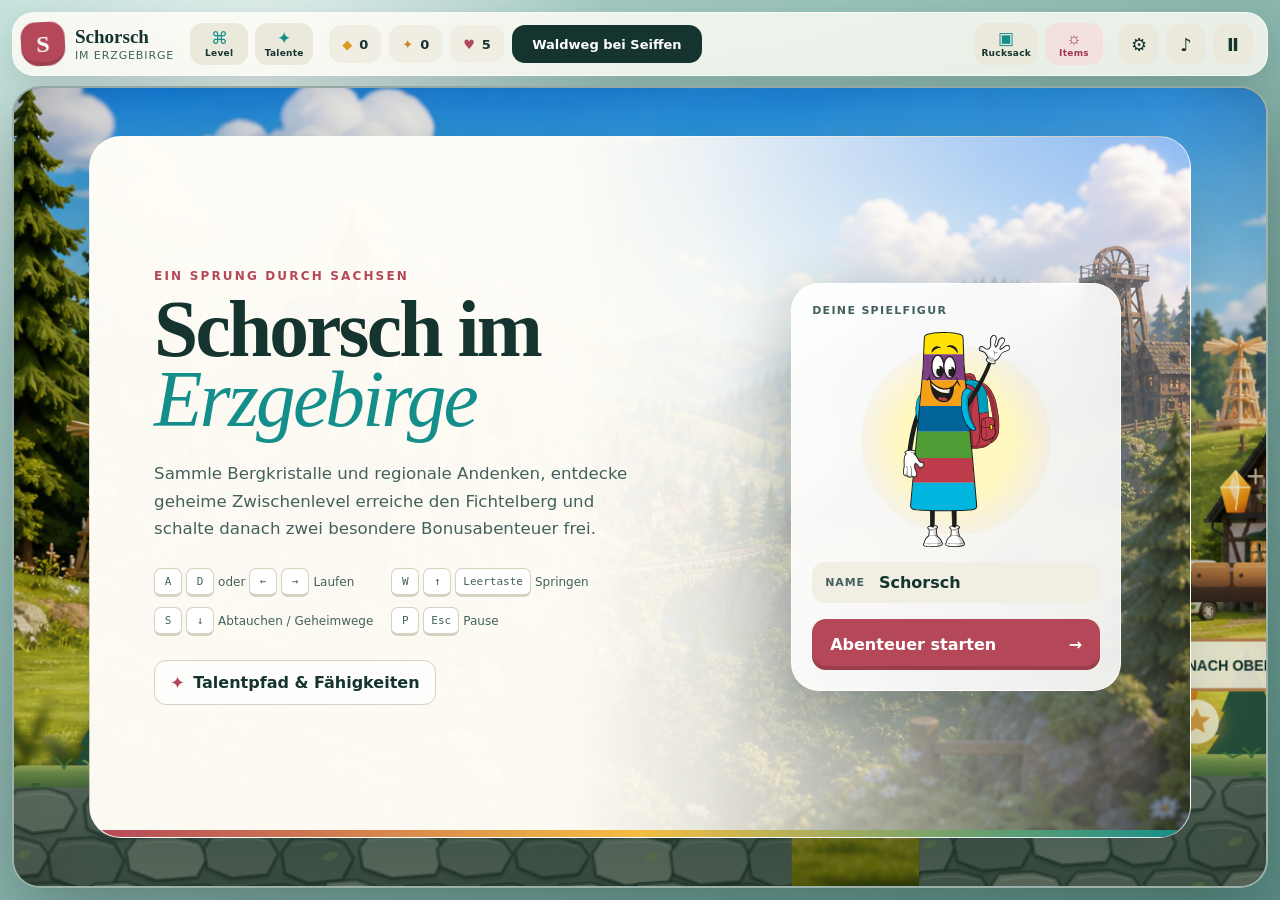
==== commit 9d1aef83: "Optimize fullscreen rendering performance" ====
--- a/index.html
+++ b/index.html
@@ -172,7 +172,7 @@
           <h2 id="optionsTitle">Optionen</h2>
           <div class="option-display" aria-label="Installierte Spielversion">
             <span>Version</span>
-              <output id="versionValue">v0.9.1</output>
+              <output id="versionValue">v0.9.2</output>
           </div>
           <div class="option-display">
             <span>Darstellung</span>
@@ -243,13 +243,13 @@
         </div>
       </section>
     </main>
-    <script src="src/game-data.js?v=6"></script>
+    <script src="src/game-data.js?v=7"></script>
     <script src="src/physics.js?v=4"></script>
     <script src="src/ui.js?v=3"></script>
     <script src="src/ui-actions.js?v=5"></script>
     <script src="src/audio.js?v=2"></script>
-    <script src="src/rendering.js?v=6"></script>
+    <script src="src/rendering.js?v=7"></script>
     <script src="src/debug.js?v=4"></script>
-    <script src="game.js?v=49"></script>
+    <script src="game.js?v=50"></script>
   </body>
 </html>
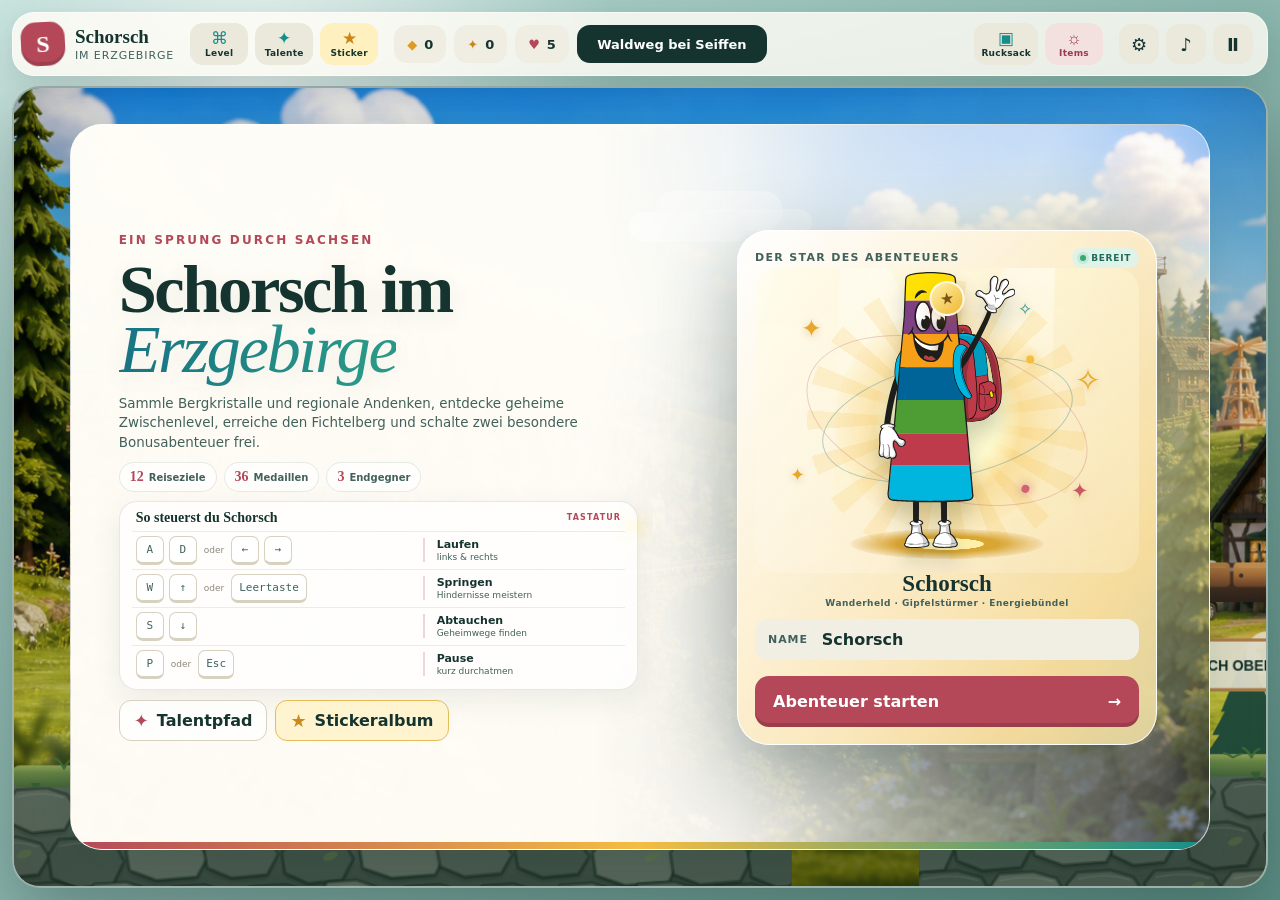
==== commit 9ba73ce7: "Expand campaign systems and sticker collection" ====
--- a/index.html
+++ b/index.html
@@ -9,7 +9,7 @@
       content="Schorsch im Erzgebirge – ein kinderfreundliches Jump-and-Run durch Sachsen."
     />
     <title>Schorsch im Erzgebirge</title>
-    <link rel="stylesheet" href="styles.css?v=28" />
+    <link rel="stylesheet" href="styles.css?v=33" />
   </head>
   <body>
     <main class="game-shell" aria-label="Schorsch im Erzgebirge">
@@ -26,12 +26,13 @@
           <nav class="header-actions header-actions-left" aria-label="Reise und Talente">
             <button class="quick-menu-button" id="mapButton" type="button" aria-label="Freigeschaltete Level wählen"><span aria-hidden="true">⌘</span><small>Level</small></button>
             <button class="quick-menu-button" id="skillsQuickButton" type="button" aria-label="Talentpfad öffnen"><span aria-hidden="true">✦</span><small>Talente</small></button>
+            <button class="quick-menu-button sticker-menu-button" id="stickerButton" type="button" aria-label="Stickeralbum öffnen"><span aria-hidden="true">★</span><small>Sticker</small></button>
           </nav>
 
         <div class="hud" aria-live="polite">
           <span class="hud-chip"><i aria-hidden="true">◆</i><b id="sparkCount">0</b></span>
           <span class="hud-chip item-chip" aria-label="Entdeckte Reiseandenken"><i aria-hidden="true">✦</i><b id="itemCount">0</b></span>
-          <span class="hud-chip" aria-label="5 von maximal 999 Leben"><i aria-hidden="true">♥</i><b id="heartCount">5</b></span>
+          <span class="hud-chip" aria-label="5 von maximal 99 Leben"><i aria-hidden="true">♥</i><b id="heartCount">5</b></span>
           <span class="hud-chip level-name" id="levelName">Waldweg bei Seiffen</span>
         </div>
 
@@ -70,29 +71,87 @@
         </div>
 
         <section class="panel start-panel" id="startPanel" aria-labelledby="gameTitle">
+          <div class="start-atmosphere" aria-hidden="true">
+            <span class="start-cloud cloud-one"></span>
+            <span class="start-cloud cloud-two"></span>
+            <span class="start-cloud cloud-three"></span>
+            <span class="start-firefly firefly-one"></span>
+            <span class="start-firefly firefly-two"></span>
+            <span class="start-firefly firefly-three"></span>
+            <span class="start-firefly firefly-four"></span>
+            <span class="start-firefly firefly-five"></span>
+          </div>
+
           <div class="start-copy">
             <p class="eyebrow">Ein Sprung durch Sachsen</p>
             <h1 id="gameTitle">Schorsch im<br /><em>Erzgebirge</em></h1>
             <p>
-              Sammle Bergkristalle und regionale Andenken, entdecke geheime Zwischenlevel
-              erreiche den Fichtelberg und schalte danach zwei besondere Bonusabenteuer frei.
+              Sammle Bergkristalle und regionale Andenken, entdecke geheime Zwischenlevel,
+              erreiche den Fichtelberg und schalte zwei besondere Bonusabenteuer frei.
             </p>
-            <div class="controls-hint">
-              <span><kbd>A</kbd><kbd>D</kbd> oder <kbd>←</kbd><kbd>→</kbd> Laufen</span>
-              <span><kbd>W</kbd><kbd>↑</kbd><kbd>Leertaste</kbd> Springen</span>
-              <span><kbd>S</kbd><kbd>↓</kbd> Abtauchen / Geheimwege</span>
-              <span><kbd>P</kbd><kbd>Esc</kbd> Pause</span>
-            </div>
-            <button class="menu-skills-button" id="menuSkillsButton" type="button">
-              <span aria-hidden="true">✦</span> Talentpfad &amp; Fähigkeiten
-            </button>
-          </div>
-
-          <div class="character-card">
-            <span class="card-label">Deine Spielfigur</span>
+            <div class="start-highlights" aria-label="Abenteuerumfang">
+              <span><b>12</b> Reiseziele</span>
+              <span><b>36</b> Medaillen</span>
+              <span><b>3</b> Endgegner</span>
+            </div>
+            <div class="controls-block" aria-labelledby="controlsTitle">
+              <div class="controls-heading">
+                <strong id="controlsTitle">So steuerst du Schorsch</strong>
+                <small>Tastatur</small>
+              </div>
+              <ul class="controls-hint">
+                <li class="control-row">
+                  <span class="control-keys"><kbd>A</kbd><kbd>D</kbd><i>oder</i><kbd>←</kbd><kbd>→</kbd></span>
+                  <span class="control-action"><strong>Laufen</strong><small>links &amp; rechts</small></span>
+                </li>
+                <li class="control-row">
+                  <span class="control-keys"><kbd>W</kbd><kbd>↑</kbd><i>oder</i><kbd class="key-wide">Leertaste</kbd></span>
+                  <span class="control-action"><strong>Springen</strong><small>Hindernisse meistern</small></span>
+                </li>
+                <li class="control-row">
+                  <span class="control-keys"><kbd>S</kbd><kbd>↓</kbd></span>
+                  <span class="control-action"><strong>Abtauchen</strong><small>Geheimwege finden</small></span>
+                </li>
+                <li class="control-row">
+                  <span class="control-keys"><kbd>P</kbd><i>oder</i><kbd>Esc</kbd></span>
+                  <span class="control-action"><strong>Pause</strong><small>kurz durchatmen</small></span>
+                </li>
+              </ul>
+            </div>
+            <div class="start-menu-actions">
+              <button class="menu-skills-button" id="menuSkillsButton" type="button">
+                <span aria-hidden="true">✦</span> Talentpfad
+              </button>
+              <button class="menu-skills-button menu-sticker-button" id="menuStickerButton" type="button">
+                <span aria-hidden="true">★</span> Stickeralbum
+              </button>
+            </div>
+          </div>
+
+          <div class="character-card character-showcase">
+            <div class="showcase-top">
+              <span class="card-label">Der Star des Abenteuers</span>
+              <span class="hero-status"><i aria-hidden="true"></i> Bereit</span>
+            </div>
             <div class="character-preview" id="characterPreview">
+              <span class="preview-spotlight spotlight-left"></span>
+              <span class="preview-spotlight spotlight-right"></span>
+              <span class="preview-burst"></span>
               <span class="preview-halo"></span>
+              <span class="preview-orbit orbit-one"></span>
+              <span class="preview-orbit orbit-two"></span>
+              <span class="hero-spark spark-one">✦</span>
+              <span class="hero-spark spark-two">✧</span>
+              <span class="hero-spark spark-three">✦</span>
+              <span class="hero-spark spark-four">✧</span>
+              <span class="hero-spark spark-five">✦</span>
+              <span class="hero-crown" aria-hidden="true">★</span>
               <img src="assets/characters/schorsch.svg" alt="Schorsch winkt" />
+              <span class="hero-pedestal"></span>
+            </div>
+            <div class="hero-intro">
+              <strong>Schorsch</strong>
+              <span>Wanderheld · Gipfelstürmer · Energiebündel</span>
             </div>
             <label class="name-field">
               <span>Name</span>
@@ -112,6 +171,14 @@
             </div>
             <button class="close-button" data-close-panel type="button" aria-label="Karte schließen">×</button>
           </div>
+          <div class="journey-progress" aria-label="Gesamtfortschritt der Meisterschaft">
+            <div>
+              <span>Gesamtfortschritt</span>
+              <strong><b id="totalMedalCount">0</b> / 36 Medaillen</strong>
+            </div>
+            <span class="journey-progress-track" aria-hidden="true"><i id="totalMedalProgress"></i></span>
+          </div>
+          <div class="chapter-rewards" id="chapterRewards" aria-label="Kapitelbelohnungen"></div>
           <div class="level-grid" id="levelGrid"></div>
           <div class="map-footer">
             <span><i class="dot complete"></i> geschafft</span>
@@ -150,9 +217,50 @@
             </div>
             <button class="close-button" data-close-panel type="button" aria-label="Rucksack schließen">×</button>
           </div>
-          <p class="inventory-intro">Besondere Funde bleiben dauerhaft im Rucksack. Auf hohen Routen warten Aussichtsterne, Bergkamm-Abzeichen und weitere seltene Andenken.</p>
-          <div class="inventory-total"><span aria-hidden="true">✦</span> <b id="inventoryCount">0</b> Fundstücke entdeckt</div>
+          <p class="inventory-intro">Jede Region besitzt genau ein einzigartiges Reiseandenken. Einmal gefunden, bleibt es dauerhaft und ohne Duplikate im Rucksack.</p>
+          <div class="inventory-total"><span aria-hidden="true">✦</span> <b id="inventoryCount">0</b> einzigartige Andenken entdeckt</div>
           <div class="inventory-grid" id="inventoryGrid"></div>
+        </section>
+
+        <section class="panel sticker-panel" id="stickerPanel" hidden aria-labelledby="stickerTitle">
+          <div class="panel-heading sticker-heading">
+            <div>
+              <p class="eyebrow">Schorschs Energiesammlung</p>
+              <h2 id="stickerTitle">Das große Stickeralbum</h2>
+              <p>100 einzigartige Motive aus sieben Energiewelten. Sammle Bergfunken im Spiel und kaufe damit dein Wunschmotiv für höchstens 25 Bergfunken.</p>
+            </div>
+            <div class="shop-heading-actions">
+              <span class="wallet-chip" aria-label="Verfügbare Bergfunken"><i>◆</i><b id="stickerWallet">0</b></span>
+              <button class="close-button" data-close-panel type="button" aria-label="Stickeralbum schließen">×</button>
+            </div>
+          </div>
+          <div class="sticker-progress" aria-label="Fortschritt der Stickersammlung">
+            <div><strong><b id="stickerCount">0</b> / 100</strong><span>Sticker gesammelt</span></div>
+            <span class="sticker-progress-track" aria-hidden="true"><i id="stickerProgressBar"></i></span>
+            <em id="stickerProgressText">Noch 100 Motive bis zum vollständigen Album</em>
+          </div>
+          <div class="sticker-album-layout">
+            <aside class="sticker-sidebar">
+              <div class="sticker-pack-card">
+                <span class="pack-stars" aria-hidden="true">✦ ★ ✦</span>
+                <strong>Überraschungspack</strong>
+                <small>3 neue Sticker garantiert · Wunschmotive kaufst du direkt im Album</small>
+                <button class="primary-button" id="stickerPackButton" type="button">3er-Pack · 20 ◆</button>
+              </div>
+              <article class="sticker-preview-card" id="stickerPreviewCard" aria-live="polite">
+                <div class="sticker-preview-art"><span aria-hidden="true">★</span><img id="stickerPreviewImage" alt="" hidden /></div>
+                <span class="sticker-preview-number" id="stickerPreviewNumber">Sammlung</span>
+                <strong id="stickerPreviewName">Wähle einen Sticker</strong>
+                <small id="stickerPreviewCategory">Sieben Energiewelten warten auf dich.</small>
+                <p id="stickerPreviewDescription">Gesammelte Sticker kannst du hier groß ansehen.</p>
+                <button class="primary-button sticker-buy-button" id="stickerBuyButton" type="button" disabled>Motiv auswählen</button>
+              </article>
+            </aside>
+            <div class="sticker-collection">
+              <div class="sticker-filters" id="stickerFilters" aria-label="Sticker nach Energiewelt filtern"></div>
+              <div class="sticker-grid" id="stickerGrid"></div>
+            </div>
+          </div>
         </section>
 
         <section class="panel pause-panel" id="pausePanel" hidden aria-labelledby="pauseTitle">
@@ -172,11 +280,16 @@
           <h2 id="optionsTitle">Optionen</h2>
           <div class="option-display" aria-label="Installierte Spielversion">
             <span>Version</span>
-              <output id="versionValue">v0.9.2</output>
+              <output id="versionValue">v0.12.1</output>
           </div>
           <div class="option-display">
             <span>Darstellung</span>
             <output id="renderModeValue">Automatisch optimiert</output>
+          </div>
+          <div class="save-actions" aria-label="Spielstand sichern oder wiederherstellen">
+            <button class="secondary-button" id="exportSaveButton" type="button">Spielstand exportieren</button>
+            <button class="secondary-button" id="importSaveButton" type="button">Spielstand importieren</button>
+            <input id="importSaveInput" type="file" accept="application/json,.json" hidden />
           </div>
           <p class="options-note">Im Vollbild passt Schorsch die Renderauflösung automatisch an, damit das Spiel flüssig bleibt.</p>
           <button class="secondary-button" data-close-panel type="button">Zurück zum Spiel</button>
@@ -224,6 +337,13 @@
             <span><b id="finishTime">0:00</b><small>Zeit</small></span>
             <span><b id="finishBestTime">–</b><small>Bestzeit</small></span>
           </div>
+          <div class="finish-medals" id="finishMedals" aria-label="Verdiente Levelmedaillen"></div>
+          <section class="finish-stickers" id="finishStickers" hidden aria-live="polite">
+            <div><span>Stickerladen</span><strong id="finishStickerTitle">Bergfunken gegen Wunschmotive</strong></div>
+            <div class="finish-sticker-grid" id="finishStickerGrid"></div>
+            <button class="secondary-button" id="finishStickerAlbumButton" type="button">Sticker kaufen</button>
+          </section>
+          <p class="finish-reward" id="finishReward" hidden></p>
           <p class="finish-mission" id="finishMission" hidden></p>
           <button class="primary-button" id="nextLevelButton" type="button">Nächster Ort →</button>
           <button class="text-button" id="finishMapButton" type="button">Zur Levelkarte</button>
@@ -243,13 +363,17 @@
         </div>
       </section>
     </main>
-    <script src="src/game-data.js?v=7"></script>
+    <script src="src/game-data.js?v=16"></script>
+    <script src="src/stickers.js?v=2"></script>
     <script src="src/physics.js?v=4"></script>
-    <script src="src/ui.js?v=3"></script>
-    <script src="src/ui-actions.js?v=5"></script>
+    <script src="src/progression.js?v=2"></script>
+    <script src="src/save-system.js?v=4"></script>
+    <script src="src/ui.js?v=6"></script>
+    <script src="src/ui-actions.js?v=10"></script>
     <script src="src/audio.js?v=2"></script>
-    <script src="src/rendering.js?v=7"></script>
+    <script src="src/render-player.js?v=1"></script>
+    <script src="src/rendering.js?v=9"></script>
     <script src="src/debug.js?v=4"></script>
-    <script src="game.js?v=50"></script>
+    <script src="game.js?v=60"></script>
   </body>
 </html>
--- a/styles.css
+++ b/styles.css
@@ -116,6 +116,8 @@
 .quick-menu-button:hover { transform: translateY(-2px); background: #ded8c9; }
 .quick-menu-button > span { color: var(--teal); font-family: Georgia, serif; font-size: 17px; line-height: 1; }
 .quick-menu-button small { font-size: 9px; font-weight: 900; letter-spacing: .03em; }
+.sticker-menu-button { background: #fff0bf; }
+.sticker-menu-button > span { color: #c88719; }
 .icon-button, .close-button {
   width: 40px;
   height: 40px;
@@ -210,53 +212,138 @@
 body.is-performance-mode .topbar,
 body.is-performance-mode .panel,
 body.is-performance-mode .touch-controls button { backdrop-filter: none; }
+body.is-performance-mode .start-panel::before,
+body.is-performance-mode .start-atmosphere *,
+body.is-performance-mode .preview-spotlight,
+body.is-performance-mode .preview-burst,
+body.is-performance-mode .preview-orbit { animation: none; }
 
 .start-panel {
-  inset: 6%;
+  inset: 4.5%;
   display: grid;
-  grid-template-columns: 1.15fr .85fr;
+  grid-template-columns: minmax(0, 1.08fr) minmax(340px, .92fr);
   overflow: hidden;
   border-radius: 32px;
   background:
-    linear-gradient(90deg, rgba(255,253,246,.98) 0 44%, rgba(255,253,246,.87) 56%, rgba(255,253,246,.12) 100%),
+    linear-gradient(90deg, rgba(255,253,246,.99) 0 46%, rgba(255,253,246,.9) 58%, rgba(255,253,246,.18) 100%),
     url("assets/backgrounds/erzgebirge-day-v2.png") center/cover;
+  isolation: isolate;
+}
+.start-panel::before {
+  content: "";
+  position: absolute;
+  z-index: 0;
+  inset: -20%;
+  background:
+    radial-gradient(circle at 78% 48%, rgba(255,241,148,.46) 0 7%, transparent 24%),
+    linear-gradient(115deg, transparent 53%, rgba(255,255,255,.3) 62%, transparent 70%);
+  animation: start-sun-glide 10s ease-in-out infinite alternate;
 }
 .start-panel::after {
   content: "";
   position: absolute;
+  z-index: 5;
   inset: auto 0 0;
   height: 7px;
   background: linear-gradient(90deg, var(--berry), var(--sun), var(--teal));
 }
-.start-copy { display: flex; flex-direction: column; justify-content: center; padding: clamp(28px, 5vw, 72px); }
+.start-atmosphere { position: absolute; z-index: 1; inset: 0; overflow: hidden; pointer-events: none; }
+.start-cloud { position: absolute; width: 118px; height: 30px; border-radius: 99px; background: rgba(255,255,255,.55); box-shadow: 31px -16px 0 5px rgba(255,255,255,.5), 67px -5px 0 -2px rgba(255,255,255,.45); opacity: .7; }
+.cloud-one { top: 12%; left: 49%; animation: cloud-drift 17s linear infinite; }
+.cloud-two { top: 30%; left: 72%; scale: .62; animation: cloud-drift 23s -9s linear infinite; }
+.cloud-three { top: 68%; left: 55%; scale: .42; animation: cloud-drift 27s -17s linear infinite; }
+.start-firefly { position: absolute; width: 7px; height: 7px; border-radius: 50%; background: #fff8ac; box-shadow: 0 0 0 4px rgba(255,239,110,.16), 0 0 18px 5px rgba(255,225,79,.45); animation: firefly-dance 4.8s ease-in-out infinite; }
+.firefly-one { top: 17%; left: 65%; }
+.firefly-two { top: 36%; left: 92%; animation-delay: -1.3s; }
+.firefly-three { top: 76%; left: 60%; animation-delay: -2.7s; }
+.firefly-four { top: 82%; left: 86%; animation-delay: -.7s; }
+.firefly-five { top: 55%; left: 49%; animation-delay: -3.8s; }
+.start-copy, .character-card { position: relative; z-index: 2; }
+.start-copy { display: flex; min-width: 0; flex-direction: column; justify-content: center; padding: clamp(28px, 3.7vw, 58px); }
 .eyebrow { margin: 0 0 12px; color: var(--berry); font-size: 12px; font-weight: 900; letter-spacing: .18em; text-transform: uppercase; }
 h1, h2 { margin: 0; font-family: Georgia, "Times New Roman", serif; letter-spacing: -.035em; }
-h1 { font-size: clamp(42px, 6.2vw, 88px); line-height: .88; }
-h1 em { color: var(--teal); font-weight: 400; }
-.start-copy > p:not(.eyebrow) { max-width: 540px; margin: 25px 0; color: var(--ink-soft); font-size: clamp(14px, 1.3vw, 18px); line-height: 1.65; }
-.controls-hint { display: grid; grid-template-columns: repeat(2, minmax(0, max-content)); gap: 10px 18px; color: var(--ink-soft); font-size: 12px; }
-.controls-hint span { display: flex; align-items: center; gap: 4px; }
-.menu-skills-button { align-self: flex-start; display: inline-flex; align-items: center; gap: 8px; margin-top: 24px; padding: 11px 15px; border: 1px solid #d7d1c0; border-radius: 12px; color: var(--ink); background: rgba(255,255,255,.78); cursor: pointer; font-weight: 850; }
+h1 { font-size: clamp(44px, 5.35vw, 80px); line-height: .88; text-shadow: 0 5px 24px rgba(24,59,53,.08); }
+h1 em { color: var(--teal); background: linear-gradient(90deg, #197586 0%, #2c9c8b 42%, #197586 78%); background-size: 220% auto; background-clip: text; -webkit-background-clip: text; -webkit-text-fill-color: transparent; font-weight: 400; animation: title-shimmer 6s linear infinite; }
+.start-copy > p:not(.eyebrow) { max-width: 600px; margin: 14px 0 10px; color: var(--ink-soft); font-size: clamp(13px, 1.05vw, 16px); line-height: 1.45; }
+.start-highlights { display: flex; flex-wrap: wrap; gap: 7px; margin-bottom: 9px; }
+.start-highlights span { display: inline-flex; align-items: baseline; gap: 5px; padding: 6px 10px; border: 1px solid rgba(24,59,53,.1); border-radius: 99px; color: var(--ink-soft); background: rgba(255,255,255,.68); font-size: 10px; font-weight: 800; }
+.start-highlights b { color: var(--berry); font-family: Georgia, serif; font-size: 14px; }
+.controls-block { width: min(100%, 580px); padding: 8px 12px 6px; border: 1px solid rgba(24,59,53,.11); border-radius: 18px; background: rgba(255,255,255,.72); box-shadow: 0 10px 30px rgba(25,54,48,.08); }
+.controls-heading { display: flex; align-items: center; justify-content: space-between; gap: 12px; padding: 0 4px 5px; }
+.controls-heading strong { font-family: Georgia, serif; font-size: 14px; }
+.controls-heading small { color: var(--berry); font-size: 8px; font-weight: 900; letter-spacing: .14em; text-transform: uppercase; }
+.controls-hint { display: grid; gap: 0; margin: 0; padding: 0; color: var(--ink-soft); list-style: none; }
+.control-row { display: grid; grid-template-columns: minmax(210px, 1.1fr) minmax(120px, .8fr); align-items: center; gap: 14px; min-height: 38px; padding: 3px 4px; border-top: 1px solid rgba(24,59,53,.09); }
+.control-keys { display: flex; min-width: 0; align-items: center; gap: 5px; }
+.control-keys i { margin: 0 2px; color: #8b887d; font-size: 9px; font-style: normal; }
+.control-action { display: grid; gap: 1px; min-width: 0; padding-left: 12px; border-left: 2px solid rgba(180,72,89,.22); }
+.control-action strong { color: var(--ink); font-size: 11px; }
+.control-action small { overflow: hidden; color: var(--ink-soft); font-size: 9px; text-overflow: ellipsis; white-space: nowrap; }
+.menu-skills-button { align-self: flex-start; display: inline-flex; align-items: center; gap: 8px; margin-top: 10px; padding: 9px 14px; border: 1px solid #d7d1c0; border-radius: 12px; color: var(--ink); background: rgba(255,255,255,.8); cursor: pointer; font-weight: 850; }
 .menu-skills-button span { color: var(--berry); font-size: 18px; }
 .menu-skills-button:hover { background: #f2eddf; transform: translateY(-1px); }
+.start-menu-actions { display: flex; flex-wrap: wrap; gap: 8px; }
+.menu-sticker-button { border-color: #e2bd5a; background: rgba(255,244,202,.86); }
+.menu-sticker-button span { color: #ca8a1d; }
 kbd { min-width: 28px; padding: 6px 7px; border: 1px solid #d7d1c0; border-bottom-width: 3px; border-radius: 7px; background: white; text-align: center; font-size: 11px; }
+.control-keys .key-wide { min-width: 66px; }
 
 .character-card {
   align-self: center;
   justify-self: center;
-  width: min(330px, 80%);
-  padding: 20px;
-  border-radius: 28px;
+  width: min(420px, 90%);
+  padding: 17px;
+  overflow: hidden;
+  border-radius: 32px;
   border: 1px solid rgba(255,255,255,.85);
-  background: rgba(255,255,255,.88);
-  box-shadow: 0 22px 70px rgba(13,41,34,.32);
+  background: linear-gradient(150deg, rgba(255,255,255,.96), rgba(255,250,228,.84));
+  box-shadow: 0 28px 85px rgba(13,41,34,.38), inset 0 1px 0 rgba(255,255,255,.9);
   backdrop-filter: blur(14px);
 }
+.character-card::before { content: ""; position: absolute; inset: -2px; z-index: -1; border-radius: inherit; background: linear-gradient(125deg, rgba(255,255,255,.8), rgba(244,189,67,.42), rgba(31,138,143,.32), rgba(255,255,255,.72)); background-size: 240% 240%; animation: card-glint 8s ease infinite; }
+.showcase-top { display: flex; align-items: center; justify-content: space-between; gap: 12px; }
 .card-label { display: block; color: var(--ink-soft); font-size: 11px; font-weight: 900; letter-spacing: .12em; text-transform: uppercase; }
-.character-preview { position: relative; height: 245px; display: grid; place-items: center; overflow: hidden; }
-.character-preview img { position: relative; z-index: 1; height: 215px; transform-origin: bottom center; animation: character-idle 2.2s ease-in-out infinite; }
-.preview-halo { position: absolute; width: 190px; height: 190px; border-radius: 50%; background: radial-gradient(circle, #fff7be 0 40%, rgba(244,189,67,.08) 70%); }
-@keyframes character-idle { 50% { transform: translateY(-5px) rotate(1deg); } }
+.hero-status { display: inline-flex; align-items: center; gap: 5px; padding: 5px 8px; border-radius: 99px; color: #226a5a; background: #dff3e8; font-size: 9px; font-weight: 900; letter-spacing: .08em; text-transform: uppercase; }
+.hero-status i { width: 6px; height: 6px; border-radius: 50%; background: #38a875; box-shadow: 0 0 0 3px rgba(56,168,117,.14); animation: status-pulse 2s ease-in-out infinite; }
+.character-preview { position: relative; height: 305px; display: grid; place-items: center; overflow: hidden; border-radius: 23px; background: linear-gradient(180deg, rgba(255,250,214,.42), rgba(255,255,255,.18)); }
+.character-preview::after { content: ""; position: absolute; z-index: 3; top: -35%; left: -28%; width: 22%; height: 170%; background: linear-gradient(90deg, transparent, rgba(255,255,255,.63), transparent); rotate: 18deg; animation: hero-shine 6s 1.2s ease-in-out infinite; }
+.character-preview img { position: absolute; z-index: 6; bottom: 25px; left: 50%; height: 276px; transform: translateX(-50%); transform-origin: bottom center; filter: drop-shadow(0 14px 10px rgba(21,52,47,.2)); animation: character-glamour 2.8s ease-in-out infinite; }
+.character-preview .preview-halo { position: absolute; z-index: 1; width: 225px; height: 225px; border-radius: 50%; background: radial-gradient(circle, #fffbd0 0 31%, rgba(244,189,67,.3) 47%, rgba(244,189,67,.04) 71%); animation: halo-breathe 3.8s ease-in-out infinite; }
+.preview-burst { position: absolute; z-index: 0; width: 280px; height: 280px; border-radius: 50%; background: repeating-conic-gradient(from 0deg, rgba(244,189,67,.17) 0deg 8deg, transparent 8deg 19deg); animation: burst-turn 28s linear infinite; }
+.preview-spotlight { position: absolute; z-index: 0; top: -45px; width: 185px; height: 330px; background: linear-gradient(180deg, rgba(255,255,255,.55), rgba(255,235,145,.09) 72%, transparent); clip-path: polygon(43% 0, 57% 0, 100% 100%, 0 100%); transform-origin: top center; animation: spotlight-sway 5s ease-in-out infinite alternate; }
+.spotlight-left { left: 6px; rotate: -12deg; }
+.spotlight-right { right: 3px; rotate: 15deg; animation-delay: -2.5s; }
+.preview-orbit { position: absolute; z-index: 2; width: 255px; height: 116px; border: 1px solid rgba(36,126,143,.34); border-radius: 50%; transform: rotate(-12deg); animation: orbit-drift 6s ease-in-out infinite alternate; }
+.preview-orbit::after { content: ""; position: absolute; top: 11px; right: 29px; width: 8px; height: 8px; border-radius: 50%; background: var(--sun); box-shadow: 0 0 10px 3px rgba(244,189,67,.42); }
+.orbit-two { width: 290px; height: 155px; border-color: rgba(180,72,89,.24); transform: rotate(17deg); animation-delay: -3s; }
+.orbit-two::after { top: 115px; right: 45px; background: #d26372; box-shadow: 0 0 10px 3px rgba(180,72,89,.3); }
+.hero-spark { position: absolute; z-index: 7; color: #e7a72a; font-family: Georgia, serif; line-height: 1; text-shadow: 0 2px 8px rgba(177,112,18,.32); animation: hero-sparkle 2.9s ease-in-out infinite; }
+.spark-one { top: 16%; left: 12%; font-size: 25px; }
+.spark-two { top: 32%; right: 10%; font-size: 31px; animation-delay: -.7s; }
+.spark-three { top: 65%; left: 9%; font-size: 18px; animation-delay: -1.5s; }
+.spark-four { top: 11%; right: 28%; color: #2a9493; font-size: 17px; animation-delay: -2.2s; }
+.spark-five { top: 70%; right: 13%; color: #c95768; font-size: 21px; animation-delay: -1s; }
+.hero-crown { position: absolute; z-index: 8; top: 13px; left: 50%; width: 35px; height: 35px; display: grid; place-items: center; border: 2px solid rgba(255,255,255,.82); border-radius: 50% 50% 48% 48%; color: #7d5417; background: linear-gradient(145deg, #fff2a6, #f0b733); box-shadow: 0 7px 18px rgba(177,112,18,.3); transform: translateX(-50%) rotate(-8deg); animation: crown-bob 2.8s ease-in-out infinite; }
+.hero-pedestal { position: absolute; z-index: 5; bottom: 13px; left: 50%; width: 205px; height: 32px; border-radius: 50%; background: radial-gradient(ellipse, #fff1aa 0 25%, #d9a533 26% 35%, rgba(190,122,20,.1) 66%, transparent 67%); transform: translateX(-50%); animation: pedestal-glow 3.2s ease-in-out infinite; }
+.hero-intro { display: grid; justify-items: center; gap: 1px; margin: -2px 0 11px; text-align: center; }
+.hero-intro strong { color: var(--ink); font-family: Georgia, serif; font-size: 23px; }
+.hero-intro span { color: var(--ink-soft); font-size: 9px; font-weight: 800; letter-spacing: .05em; }
+
+@keyframes start-sun-glide { to { transform: translate3d(3%, -2%, 0) rotate(1deg); } }
+@keyframes cloud-drift { from { transform: translate3d(-190px, 0, 0); } to { transform: translate3d(640px, -10px, 0); } }
+@keyframes firefly-dance { 0%, 100% { transform: translate3d(-6px, 8px, 0) scale(.7); opacity: .25; } 45% { transform: translate3d(11px, -13px, 0) scale(1.15); opacity: 1; } }
+@keyframes title-shimmer { to { background-position: -220% center; } }
+@keyframes card-glint { 50% { background-position: 100% 100%; } }
+@keyframes status-pulse { 50% { transform: scale(.7); opacity: .55; } }
+@keyframes hero-shine { 0%, 52% { transform: translateX(-150%); opacity: 0; } 65% { opacity: .75; } 82%, 100% { transform: translateX(780%); opacity: 0; } }
+@keyframes character-glamour { 50% { transform: translateX(-50%) translateY(-7px) rotate(1deg) scale(1.012); } }
+@keyframes halo-breathe { 50% { transform: scale(1.07); opacity: .78; } }
+@keyframes burst-turn { to { transform: rotate(360deg); } }
+@keyframes spotlight-sway { to { transform: rotate(7deg) translateX(10px); opacity: .72; } }
+@keyframes orbit-drift { to { transform: rotate(4deg) scale(1.035); } }
+@keyframes hero-sparkle { 0%, 100% { transform: scale(.65) rotate(-10deg); opacity: .28; } 50% { transform: scale(1.15) rotate(8deg); opacity: 1; } }
+@keyframes crown-bob { 50% { transform: translateX(-50%) translateY(-5px) rotate(7deg); } }
+@keyframes pedestal-glow { 50% { transform: translateX(-50%) scaleX(1.08); opacity: .72; } }
 
 .name-field { display: grid; grid-template-columns: auto 1fr; align-items: center; gap: 12px; margin-bottom: 16px; padding: 10px 13px; border-radius: 13px; background: #f1eee4; }
 .name-field span { color: var(--ink-soft); font-size: 11px; font-weight: 800; text-transform: uppercase; letter-spacing: .08em; }
@@ -285,10 +372,25 @@
 .map-panel { inset: 7%; padding: clamp(22px, 4vw, 48px); border-radius: 28px; overflow: auto; }
 .panel-heading { display: flex; justify-content: space-between; align-items: flex-start; gap: 20px; }
 .panel-heading h2, .pause-panel h2, .finish-panel h2 { font-size: clamp(32px, 4vw, 58px); }
+.journey-progress { display: grid; grid-template-columns: auto minmax(180px, 1fr); align-items: center; gap: 18px; margin-top: 24px; padding: 16px 18px; border-radius: 18px; color: white; background: var(--ink); }
+.journey-progress div { display: grid; gap: 2px; }
+.journey-progress span { color: rgba(255,255,255,.68); font-size: 10px; font-weight: 900; letter-spacing: .1em; text-transform: uppercase; }
+.journey-progress strong { font-family: Georgia, serif; font-size: 19px; }
+.journey-progress-track { height: 10px; overflow: hidden; border-radius: 99px; background: rgba(255,255,255,.17); }
+.journey-progress-track i { width: 0; height: 100%; display: block; border-radius: inherit; background: linear-gradient(90deg, var(--sun), #fff0a9); transition: width .35s ease; }
+.chapter-rewards { display: grid; grid-template-columns: repeat(3, 1fr); gap: 10px; margin-top: 12px; }
+.chapter-reward { min-width: 0; display: grid; grid-template-columns: auto minmax(0, 1fr); align-items: center; gap: 4px 10px; padding: 12px 14px; border: 1px solid #ded8c8; border-radius: 15px; background: #f4f1e8; opacity: .7; }
+.chapter-reward > span { grid-row: 1 / 3; width: 34px; height: 34px; display: grid; place-items: center; border-radius: 11px; color: white; background: var(--reward-color); font-size: 19px; }
+.chapter-reward div { min-width: 0; }
+.chapter-reward b, .chapter-reward small { display: block; overflow: hidden; text-overflow: ellipsis; white-space: nowrap; }
+.chapter-reward b { font-family: Georgia, serif; font-size: 14px; }
+.chapter-reward small { margin-top: 2px; color: var(--ink-soft); font-size: 9px; }
+.chapter-reward em { grid-column: 2; color: var(--ink-soft); font-size: 9px; font-style: normal; font-weight: 900; text-transform: uppercase; }
+.chapter-reward.is-claimed { border-color: color-mix(in srgb, var(--reward-color) 55%, white); background: color-mix(in srgb, var(--reward-color) 10%, white); box-shadow: inset 0 0 0 1px color-mix(in srgb, var(--reward-color) 20%, transparent); opacity: 1; }
 .level-grid { display: grid; grid-template-columns: repeat(5, 1fr); gap: 12px; margin-top: 30px; }
 .level-card {
   position: relative;
-  min-height: 145px;
+  min-height: 192px;
   padding: 18px;
   border: 0;
   border-radius: 20px;
@@ -304,6 +406,10 @@
 .level-card b { font-family: Georgia, serif; font-size: 17px; }
 .level-card small { margin-top: 5px; color: var(--ink-soft); line-height: 1.3; }
 .level-card .level-best { margin-top: 10px; color: #8d4655; font-size: 10px; font-weight: 900; letter-spacing: .03em; }
+.level-card .level-target { margin-top: 7px; color: #56716a; font-size: 9px; font-weight: 850; }
+.level-medals { position: relative; z-index: 1; display: flex; gap: 5px; margin-top: 11px; }
+.level-medals i { width: 22px; height: 22px; display: grid; place-items: center; border: 1px solid #d2ccbc; border-radius: 8px; color: #aaa596; background: rgba(255,255,255,.55); font-family: Georgia, serif; font-size: 11px; font-style: normal; }
+.level-medals i.is-earned { border-color: #e4b342; color: #755319; background: #ffe7a0; box-shadow: 0 3px 9px rgba(171,116,24,.18); }
 .level-card.is-current { outline: 3px solid var(--sun); }
 .level-card.is-bonus { background: linear-gradient(145deg, rgba(36,117,132,.15), rgba(255,255,255,.88)); border-color: rgba(67,190,202,.55); }
 .level-card.is-bonus .level-number { box-shadow: 0 0 0 5px rgba(71,200,210,.16); }
@@ -321,7 +427,7 @@
 .wallet-chip i { color: #dc981d; font-style: normal; }
 .outfit-layout { display: grid; grid-template-columns: minmax(210px, .72fr) 2fr; gap: 24px; margin-top: 26px; }
 .shop-preview { position: sticky; top: 0; align-self: start; height: 420px; min-height: 330px; display: grid; place-items: center; align-content: center; border-radius: 24px; background: linear-gradient(150deg, #fff7cf, #e3eee4); overflow: hidden; }
-.shop-preview .preview-halo { width: 235px; height: 235px; }
+.shop-preview .preview-halo { position: absolute; width: 235px; height: 235px; border-radius: 50%; background: radial-gradient(circle, #fff7be 0 40%, rgba(244,189,67,.08) 70%); }
 .shop-preview canvas { position: relative; z-index: 2; width: min(260px, 92%); height: auto; max-height: 340px; object-fit: contain; filter: drop-shadow(0 15px 12px rgba(20,52,47,.16)); }
 .shop-preview small { position: absolute; z-index: 5; right: 12px; bottom: 14px; left: 12px; padding: 6px 11px; border-radius: 12px; color: var(--ink-soft); background: rgba(255,255,255,.78); font-weight: 800; text-align: center; line-height: 1.35; }
 .outfit-grid { display: grid; gap: 24px; }
@@ -349,6 +455,8 @@
 .option-display output { color: var(--ink); font-family: ui-monospace, SFMono-Regular, Menlo, monospace; font-size: 14px; font-weight: 900; text-align: right; }
 .options-note { margin: 18px 0; color: var(--ink-soft); font-size: 12px; line-height: 1.55; }
 .options-panel > .secondary-button { width: 100%; }
+.save-actions { display: grid; grid-template-columns: repeat(2, 1fr); gap: 9px; margin-top: 13px; }
+.save-actions .secondary-button { min-width: 0; padding: 12px 8px; font-size: 11px; }
 .tutorial-panel { overflow: hidden; }
 .tutorial-panel::before { content: ""; position: absolute; inset: 0 0 auto; height: 7px; background: linear-gradient(90deg, var(--teal), var(--sun), var(--berry)); }
 .tutorial-mark { width: 72px; height: 72px; display: grid; place-items: center; margin: 2px auto 16px; border-radius: 23px; color: white; background: var(--chapter-accent, var(--teal)); box-shadow: inset 0 -6px rgba(0,0,0,.12), 0 12px 30px color-mix(in srgb, var(--chapter-accent, var(--teal)) 28%, transparent); font-size: 34px; }
@@ -386,6 +494,81 @@
 .inventory-card small { margin-top: 4px; color: var(--ink-soft); line-height: 1.35; }
 .inventory-empty { grid-column: 1 / -1; padding: 32px; border: 2px dashed #d5cdb9; border-radius: 18px; color: var(--ink-soft); text-align: center; }
 
+.sticker-panel { inset: 4%; padding: clamp(22px, 3vw, 40px); border-radius: 30px; overflow: auto; }
+.sticker-heading h2 { font-size: clamp(34px, 4vw, 58px); }
+.sticker-heading p:not(.eyebrow) { max-width: 680px; margin: 9px 0 0; color: var(--ink-soft); line-height: 1.5; }
+.sticker-progress { display: grid; grid-template-columns: auto minmax(180px, 1fr) auto; align-items: center; gap: 14px 20px; margin-top: 20px; padding: 14px 18px; border-radius: 18px; color: white; background: linear-gradient(110deg, #173f38, #245f55); box-shadow: 0 12px 28px rgba(14,49,42,.16); }
+.sticker-progress div { display: grid; gap: 1px; }
+.sticker-progress strong { font-family: Georgia, serif; font-size: 20px; }
+.sticker-progress div span { color: rgba(255,255,255,.68); font-size: 9px; font-weight: 900; letter-spacing: .08em; text-transform: uppercase; }
+.sticker-progress-track { height: 10px; overflow: hidden; border-radius: 99px; background: rgba(255,255,255,.17); }
+.sticker-progress-track i { width: 0; height: 100%; display: block; border-radius: inherit; background: linear-gradient(90deg, #f0b332, #fff1a7); transition: width .35s ease; }
+.sticker-progress em { color: rgba(255,255,255,.76); font-size: 10px; font-style: normal; font-weight: 800; }
+.sticker-album-layout { display: grid; grid-template-columns: minmax(210px, 270px) minmax(0, 1fr); gap: 22px; margin-top: 20px; }
+.sticker-sidebar { min-width: 0; display: grid; align-content: start; gap: 13px; }
+.sticker-pack-card { position: relative; display: grid; justify-items: center; gap: 5px; padding: 17px; overflow: hidden; border: 1px solid #e0ba53; border-radius: 21px; background: linear-gradient(145deg, #fff3bc, #fffdf0); text-align: center; }
+.sticker-pack-card::before { content: ""; position: absolute; inset: -70% -25%; background: linear-gradient(100deg, transparent 37%, rgba(255,255,255,.72) 49%, transparent 61%); transform: translateX(-60%); animation: pack-glint 4.8s ease-in-out infinite; pointer-events: none; }
+.pack-stars { position: relative; color: #d08c1d; font-size: 20px; letter-spacing: 6px; }
+.sticker-pack-card strong { position: relative; font-family: Georgia, serif; font-size: 19px; }
+.sticker-pack-card small { position: relative; color: var(--ink-soft); font-size: 10px; line-height: 1.4; }
+.sticker-pack-card .primary-button { position: relative; margin-top: 7px; padding: 12px 14px; }
+.sticker-pack-card .primary-button:disabled { cursor: not-allowed; filter: grayscale(.5); opacity: .55; }
+.sticker-pack-card.is-opening { animation: pack-open .58s cubic-bezier(.2,.85,.25,1.25); }
+.sticker-preview-card { min-height: 330px; display: grid; justify-items: center; align-content: start; padding: 15px; border: 1px solid #ded8c8; border-radius: 22px; background: linear-gradient(150deg, #fffdf5, #edf4e9); text-align: center; }
+.sticker-preview-card.is-premium { border: 4px double #b78220; background: radial-gradient(circle at 50% 10%, #fffbd8, #f4df9c 42%, #fdf8e8 72%); box-shadow: inset 0 0 0 3px rgba(255,255,255,.7), 0 14px 32px rgba(123,83,18,.2); }
+.sticker-preview-card.is-legendary { animation: premium-card-pulse 3.2s ease-in-out infinite; }
+.sticker-preview-art { width: 100%; height: 190px; display: grid; place-items: center; overflow: hidden; border-radius: 17px; background: radial-gradient(circle, #fff5c8, #e4f0e6 72%); }
+.sticker-preview-art > span { color: rgba(193,139,35,.42); font-size: 72px; }
+.sticker-preview-art img { width: 100%; height: 100%; object-fit: contain; filter: drop-shadow(0 10px 8px rgba(20,52,47,.14)); animation: sticker-preview-arrive .42s cubic-bezier(.2,.85,.25,1.15); }
+.sticker-preview-number { margin-top: 12px; color: var(--berry); font-size: 9px; font-weight: 950; letter-spacing: .13em; text-transform: uppercase; }
+.sticker-preview-card > strong { margin-top: 2px; font-family: Georgia, serif; font-size: 22px; }
+.sticker-preview-card > small { color: var(--ink-soft); font-size: 10px; font-weight: 850; }
+.sticker-preview-card p { margin: 10px 0 0; color: var(--ink-soft); font-size: 11px; line-height: 1.45; }
+.sticker-buy-button { width: 100%; margin-top: 12px; padding: 11px 13px; }
+.sticker-buy-button:disabled { color: #567168; background: #dce8df; cursor: default; filter: none; opacity: 1; }
+.sticker-collection { min-width: 0; }
+.sticker-filters { position: sticky; z-index: 3; top: -1px; display: flex; flex-wrap: wrap; gap: 6px; padding: 0 0 10px; background: rgba(255,253,246,.94); }
+.sticker-filter { display: inline-flex; align-items: center; gap: 6px; min-height: 34px; padding: 6px 10px; border: 1px solid #dcd6c6; border-radius: 99px; color: var(--ink-soft); background: white; cursor: pointer; font-size: 10px; font-weight: 900; }
+.sticker-filter i { color: var(--filter-color, var(--teal)); font-style: normal; }
+.sticker-filter.is-active { border-color: var(--filter-color, var(--teal)); color: white; background: var(--filter-color, var(--teal)); }
+.sticker-filter.is-active i { color: white; }
+.sticker-grid { display: grid; grid-template-columns: repeat(auto-fill, minmax(112px, 1fr)); gap: 10px; }
+.sticker-card { position: relative; min-width: 0; min-height: 178px; display: grid; grid-template-rows: 108px auto auto; align-items: center; gap: 3px; padding: 7px 7px 9px; overflow: hidden; border: 1px solid #ded8c8; border-radius: 17px; color: var(--ink); background: #f3f0e7; cursor: pointer; text-align: center; }
+.sticker-card::before { content: ""; position: absolute; inset: auto -32px -40px auto; width: 90px; height: 90px; border-radius: 50%; background: var(--sticker-color, var(--teal)); opacity: .09; }
+.sticker-card img { position: relative; z-index: 1; width: 100%; height: 108px; object-fit: contain; filter: drop-shadow(0 7px 5px rgba(20,52,47,.13)); transition: transform .2s ease, filter .2s ease, opacity .2s ease; }
+.sticker-card span { position: absolute; z-index: 2; top: 7px; left: 7px; min-width: 29px; padding: 4px 6px; border-radius: 8px; color: white; background: var(--sticker-color, var(--teal)); font-size: 8px; font-weight: 950; }
+.sticker-card b { position: relative; z-index: 1; overflow: hidden; font-family: Georgia, serif; font-size: 12px; line-height: 1.15; text-overflow: ellipsis; white-space: nowrap; }
+.sticker-card em { position: relative; z-index: 2; justify-self: center; min-width: 58px; padding: 4px 8px; border-radius: 99px; color: white; background: #1f6658; font-size: 9px; font-style: normal; font-weight: 950; letter-spacing: .02em; }
+.sticker-card:hover img { transform: translateY(-3px) rotate(-2deg) scale(1.04); }
+.sticker-card:not(.is-locked) em { color: #42685e; background: #dceae1; }
+.sticker-card.is-locked img { filter: saturate(.72) contrast(.92); opacity: .62; }
+.sticker-card.is-locked:hover img { filter: saturate(1) contrast(1); opacity: .9; }
+.sticker-card.is-new { animation: sticker-unlock .55s cubic-bezier(.2,.85,.25,1.25) both; box-shadow: 0 9px 24px color-mix(in srgb, var(--sticker-color) 25%, transparent); }
+.sticker-card.is-shiny::after { content: "✦"; position: absolute; z-index: 2; top: 8px; right: 8px; color: #d7981e; font-size: 17px; animation: sticker-twinkle 2.2s ease-in-out infinite; }
+.sticker-card.is-premium { border: 4px double #ad791f; border-radius: 14px; background: linear-gradient(145deg, #fff8c9 0%, #d7b457 22%, #fff7d0 47%, #c89a31 74%, #fff9df 100%); box-shadow: inset 0 0 0 2px rgba(255,255,255,.72), 0 8px 20px rgba(107,74,17,.2); }
+.sticker-card.is-premium::before { inset: -45% -90%; width: auto; height: auto; border-radius: 0; background: linear-gradient(110deg, transparent 38%, rgba(255,255,255,.72) 49%, transparent 60%); opacity: .62; transform: translateX(-45%); animation: premium-card-glint 4.2s ease-in-out infinite; }
+.sticker-card.is-premium span { color: #422c0b; background: linear-gradient(#ffe995, #c58a20); box-shadow: 0 0 0 2px rgba(255,255,255,.6); }
+.sticker-card.is-premium em { color: #fff8d1; background: linear-gradient(90deg, #674318, #b77b1e); box-shadow: 0 0 0 1px #ffe899; }
+.sticker-card.is-legendary { border-color: #8b5b13; box-shadow: inset 0 0 0 2px rgba(255,255,255,.8), 0 10px 26px rgba(119,65,12,.3); animation: premium-card-pulse 3.2s ease-in-out infinite; }
+
+.finish-stickers { display: grid; grid-template-columns: minmax(120px, auto) minmax(0, 1fr) auto; align-items: center; gap: 12px; margin: -8px 0 20px; padding: 12px 14px; border: 1px solid #ddba5b; border-radius: 16px; background: linear-gradient(135deg, #fff4c7, #fffdf2); text-align: left; }
+.finish-stickers > div:first-child { display: grid; gap: 2px; }
+.finish-stickers > div:first-child span { color: var(--berry); font-size: 9px; font-weight: 950; letter-spacing: .1em; text-transform: uppercase; }
+.finish-stickers > div:first-child strong { font-family: Georgia, serif; font-size: 15px; }
+.finish-sticker-grid { display: flex; min-width: 0; gap: 5px; }
+.finish-sticker-grid img { width: 52px; height: 52px; object-fit: contain; filter: drop-shadow(0 4px 3px rgba(20,52,47,.13)); animation: sticker-unlock .55s cubic-bezier(.2,.85,.25,1.25) both; }
+.finish-sticker-wallet { align-self: center; padding: 8px 13px; border: 1px solid #d9a936; border-radius: 99px; color: #674318; background: #fff7cc; font-family: Georgia, serif; font-size: 18px; white-space: nowrap; }
+.finish-stickers .secondary-button { padding: 10px 12px; font-size: 10px; white-space: nowrap; }
+
+@keyframes pack-glint { 0%, 58% { transform: translateX(-65%); } 82%, 100% { transform: translateX(70%); } }
+@keyframes pack-open { 45% { transform: translateY(-5px) rotate(-2deg) scale(1.025); } 72% { transform: translateY(1px) rotate(1deg); } }
+@keyframes sticker-preview-arrive { from { opacity: 0; transform: translateY(8px) rotate(-5deg) scale(.86); } }
+@keyframes premium-card-glint { 0%, 46% { transform: translateX(-55%); } 68%, 100% { transform: translateX(55%); } }
+@keyframes premium-card-pulse { 0%, 100% { filter: saturate(1); } 50% { filter: saturate(1.25) brightness(1.035); } }
+@keyframes sticker-unlock { from { opacity: 0; transform: translateY(10px) rotate(-4deg) scale(.78); } }
+@keyframes sticker-twinkle { 50% { transform: scale(.65) rotate(12deg); opacity: .4; } }
+
+.finish-panel { width: min(760px, calc(100% - 34px)); max-height: calc(100% - 34px); overflow: auto; }
 .finish-stars { margin-bottom: 12px; color: var(--sun); font-size: 30px; letter-spacing: 12px; }
 .finish-panel > p:not(.eyebrow) { color: var(--ink-soft); line-height: 1.5; }
 .score-row { display: grid; grid-template-columns: repeat(4, 1fr); margin: 24px 0; border-radius: 16px; background: #f1eee3; }
@@ -396,6 +579,19 @@
 .score-row small { color: var(--ink-soft); font-size: 11px; text-transform: uppercase; letter-spacing: .08em; }
 .score-row span.is-record { color: #9a3e50; background: #fff0c9; border-radius: 13px; }
 .finish-mission { margin: -10px 0 20px; padding: 11px 14px; border-radius: 13px; color: #285d4a !important; background: #e3f1df; font-size: 13px; font-weight: 900; }
+.finish-medals { display: grid; grid-template-columns: repeat(3, 1fr); gap: 9px; margin: -10px 0 20px; }
+.finish-medal { position: relative; min-width: 0; display: grid; grid-template-columns: auto minmax(0, 1fr); gap: 2px 9px; padding: 13px; border: 1px solid #ded8c9; border-radius: 15px; background: #f1eee5; text-align: left; opacity: .68; }
+.finish-medal > span { grid-row: 1 / 4; width: 34px; height: 34px; display: grid; place-items: center; border-radius: 11px; color: #8d887d; background: #dedbd2; font-family: Georgia, serif; font-size: 17px; }
+.finish-medal b, .finish-medal small, .finish-medal em { min-width: 0; display: block; }
+.finish-medal b { font-family: Georgia, serif; font-size: 15px; }
+.finish-medal small { color: var(--ink-soft); font-size: 9px; line-height: 1.35; }
+.finish-medal em { margin-top: 4px; color: #6f6a60; font-size: 9px; font-style: normal; font-weight: 950; letter-spacing: .05em; text-transform: uppercase; }
+.finish-medal.is-earned, .finish-medal.is-owned { border-color: #e5bf59; background: #fff6d4; opacity: 1; }
+.finish-medal.is-earned > span, .finish-medal.is-owned > span { color: #745217; background: #f5cf67; }
+.finish-medal.is-new { animation: medal-arrive .52s cubic-bezier(.2,.85,.25,1.25) both; box-shadow: 0 10px 25px rgba(180,128,31,.2); }
+.finish-medal.is-new em { color: #a04452; }
+.finish-reward { margin: -8px 0 18px; padding: 13px 15px; border: 1px solid #ddb94d; border-radius: 14px; color: #694815 !important; background: linear-gradient(135deg, #fff0ad, #fff9dc); font-weight: 900; }
+@keyframes medal-arrive { from { opacity: 0; transform: translateY(10px) scale(.94); } }
 
 .mission-hud {
   position: absolute;
@@ -492,9 +688,10 @@
   .travel-menu { display: contents; }
   .header-actions { display: contents; }
   #mapButton { grid-column: 1 / 4; grid-row: 2; }
-  #skillsQuickButton { grid-column: 4 / 7; grid-row: 2; }
-  #inventoryButton { grid-column: 7 / 10; grid-row: 2; }
-  #outfitButton { grid-column: 10 / 13; grid-row: 2; }
+  #skillsQuickButton { grid-column: 4 / 6; grid-row: 2; }
+  #stickerButton { grid-column: 6 / 8; grid-row: 2; }
+  #inventoryButton { grid-column: 8 / 11; grid-row: 2; }
+  #outfitButton { grid-column: 11 / 13; grid-row: 2; }
   .quick-menu-button { min-width: 0; width: 100%; height: 38px; padding: 2px 3px; border-radius: 11px; }
   .quick-menu-button > span { font-size: 15px; }
   .quick-menu-button small { font-size: 8px; }
@@ -509,26 +706,55 @@
   .score-row { grid-template-columns: repeat(2, 1fr); }
   .score-row span:nth-child(3) { border-left: 0; border-top: 1px solid #d8d2c3; }
   .score-row span:nth-child(4) { border-top: 1px solid #d8d2c3; }
-  .start-panel { inset: 3%; grid-template-columns: minmax(0, 1fr); overflow-y: auto; background: rgba(255,253,246,.95); }
-  .start-copy { min-width: 0; }
-  .start-copy { padding: 28px 28px 10px; }
+  .start-panel { inset: 3%; grid-template-columns: minmax(0, 1fr); overflow-y: auto; background: linear-gradient(160deg, rgba(255,253,246,.98), rgba(236,245,231,.95)); }
+  .start-panel::before { inset: -10%; background: radial-gradient(circle at 70% 52%, rgba(255,235,124,.28), transparent 35%); }
+  .start-copy { min-width: 0; padding: 28px 28px 12px; }
   .start-copy h1 { font-size: clamp(36px, 11vw, 52px); }
   .start-copy > p:not(.eyebrow) { display: none; }
-  .controls-hint { grid-template-columns: repeat(2, minmax(0, 1fr)); gap: 8px; margin-top: 6px; font-size: 10px; }
-  .controls-hint span { gap: 2px; line-height: 1.35; }
-  .controls-hint kbd { min-width: 22px; padding: 4px 5px; font-size: 9px; }
+  .start-highlights { margin: 12px 0 10px; }
+  .controls-block { width: 100%; }
+  .control-row { grid-template-columns: minmax(185px, 1fr) minmax(100px, .75fr); gap: 8px; }
+  .control-keys { gap: 3px; }
+  .control-keys kbd { min-width: 24px; padding: 4px 5px; font-size: 9px; }
+  .control-keys .key-wide { min-width: 58px; }
+  .control-action { padding-left: 8px; }
   .menu-skills-button { margin-top: 12px; padding: 9px 12px; font-size: 12px; }
-  .character-card { width: calc(100% - 32px); min-width: 0; display: grid; grid-template-columns: minmax(90px, 120px) minmax(0, 1fr); column-gap: 14px; }
+  .character-card { width: calc(100% - 32px); min-width: 0; display: grid; grid-template-columns: minmax(120px, 155px) minmax(0, 1fr); column-gap: 14px; margin-bottom: 24px; }
   .character-card > * { min-width: 0; }
-  .card-label { grid-column: 1 / -1; }
-  .character-preview { grid-column: 1; grid-row: 2; height: 190px; }
-  .character-preview img { height: 170px; }
-  .name-field { grid-column: 2; grid-row: 2; align-self: center; margin-bottom: 0; }
-  .primary-button { grid-column: 1 / -1; grid-row: 3; }
+  .showcase-top { grid-column: 1 / -1; }
+  .character-preview { grid-column: 1; grid-row: 2 / 4; height: 220px; }
+  .character-preview img { bottom: 20px; height: 194px; }
+  .character-preview .preview-halo { width: 165px; height: 165px; }
+  .preview-burst { width: 195px; height: 195px; }
+  .preview-orbit { width: 180px; height: 82px; }
+  .orbit-two { width: 204px; height: 110px; }
+  .hero-crown { top: 7px; width: 29px; height: 29px; }
+  .hero-pedestal { bottom: 11px; width: 145px; }
+  .hero-intro { grid-column: 2; grid-row: 2; align-self: end; justify-items: start; margin: 0 0 9px; text-align: left; }
+  .hero-intro strong { font-size: 21px; }
+  .hero-intro span { line-height: 1.4; }
+  .name-field { grid-column: 2; grid-row: 3; align-self: start; margin-bottom: 0; }
+  .primary-button { grid-column: 1 / -1; grid-row: 4; margin-top: 12px; }
   .level-grid { grid-template-columns: repeat(2, 1fr); }
+  .journey-progress { grid-template-columns: 1fr; gap: 10px; }
+  .chapter-rewards { grid-template-columns: 1fr; }
+  .finish-panel { padding: 28px 20px; }
+  .finish-medals { grid-template-columns: 1fr; }
+  .save-actions { grid-template-columns: 1fr; }
   .skill-tree { grid-template-columns: 1fr; }
   .inventory-panel { width: calc(100% - 24px); padding: 24px 20px; }
   .inventory-grid { grid-template-columns: repeat(2, 1fr); }
+  .sticker-panel { inset: 3%; padding: 20px; }
+  .sticker-panel .panel-heading { position: sticky; top: -20px; z-index: 4; padding: 10px 0 12px; background: rgba(255,253,246,.97); box-shadow: 0 8px 12px rgba(34,45,37,.08); }
+  .sticker-progress { grid-template-columns: 1fr; gap: 8px; }
+  .sticker-progress em { display: none; }
+  .sticker-album-layout { grid-template-columns: 1fr; }
+  .sticker-sidebar { grid-template-columns: minmax(150px, .8fr) minmax(0, 1.2fr); }
+  .sticker-preview-card { min-height: 250px; }
+  .sticker-preview-art { height: 135px; }
+  .sticker-grid { grid-template-columns: repeat(3, minmax(0, 1fr)); }
+  .finish-stickers { grid-template-columns: 1fr; text-align: center; }
+  .finish-sticker-grid { justify-content: center; }
   .outfit-panel { inset: 3%; padding: 20px; }
   .map-panel .panel-heading, .outfit-panel .panel-heading, .skills-panel .panel-heading, .inventory-panel .panel-heading { position: sticky; top: -20px; z-index: 2; padding: 10px 0 12px; background: rgba(255,253,246,.97); box-shadow: 0 8px 12px rgba(34,45,37,.08); }
   .close-button { width: 36px; height: 36px; }
@@ -553,16 +779,41 @@
 @media (max-width: 560px) {
   .brand strong { display: none; }
   .brand { justify-content: center; }
+  .start-copy { padding-inline: 18px; }
+  .start-highlights span { padding-inline: 8px; }
+  .controls-block { padding-inline: 9px; }
+  .control-row { grid-template-columns: minmax(158px, 1fr) minmax(86px, .7fr); gap: 5px; }
+  .control-action small { font-size: 8px; }
+  .character-card { grid-template-columns: minmax(102px, 130px) minmax(0, 1fr); }
+  .character-preview { height: 195px; }
+  .character-preview img { height: 170px; }
+  .character-preview .preview-halo { width: 145px; height: 145px; }
+  .preview-burst { width: 170px; height: 170px; }
+  .preview-orbit { display: none; }
+  .hero-pedestal { width: 125px; }
+  .hero-spark { font-size: 15px; }
+  .sticker-heading p:not(.eyebrow) { display: none; }
+  .sticker-sidebar { grid-template-columns: 1fr; }
+  .sticker-preview-card { display: none; }
+  .sticker-grid { grid-template-columns: repeat(2, minmax(0, 1fr)); }
+  .sticker-filter { padding-inline: 8px; }
 }
 
 @media (max-height: 650px) and (min-width: 700px) {
   .start-panel { inset: 3%; }
-  .character-preview { height: 165px; }
-  .character-preview img { height: 150px; }
-  .start-copy { padding: 30px; }
-  .start-copy > p:not(.eyebrow) { margin: 12px 0; }
+  .character-preview { height: 228px; }
+  .character-preview img { height: 205px; }
+  .character-preview .preview-halo { width: 170px; height: 170px; }
+  .preview-burst { width: 205px; height: 205px; }
+  .start-copy { padding: 23px 30px; }
+  .start-copy > p:not(.eyebrow) { display: none; }
+  .start-highlights { margin: 10px 0; }
+  .control-row { min-height: 36px; padding-block: 3px; }
+  .character-card { padding: 14px; }
 }
 
 @media (prefers-reduced-motion: reduce) {
   *, *::before, *::after { scroll-behavior: auto !important; animation-duration: .01ms !important; animation-iteration-count: 1 !important; }
-}
+  .start-atmosphere, .preview-spotlight, .preview-orbit { display: none; }
+  .character-preview img { transform: translateX(-50%); }
+}
